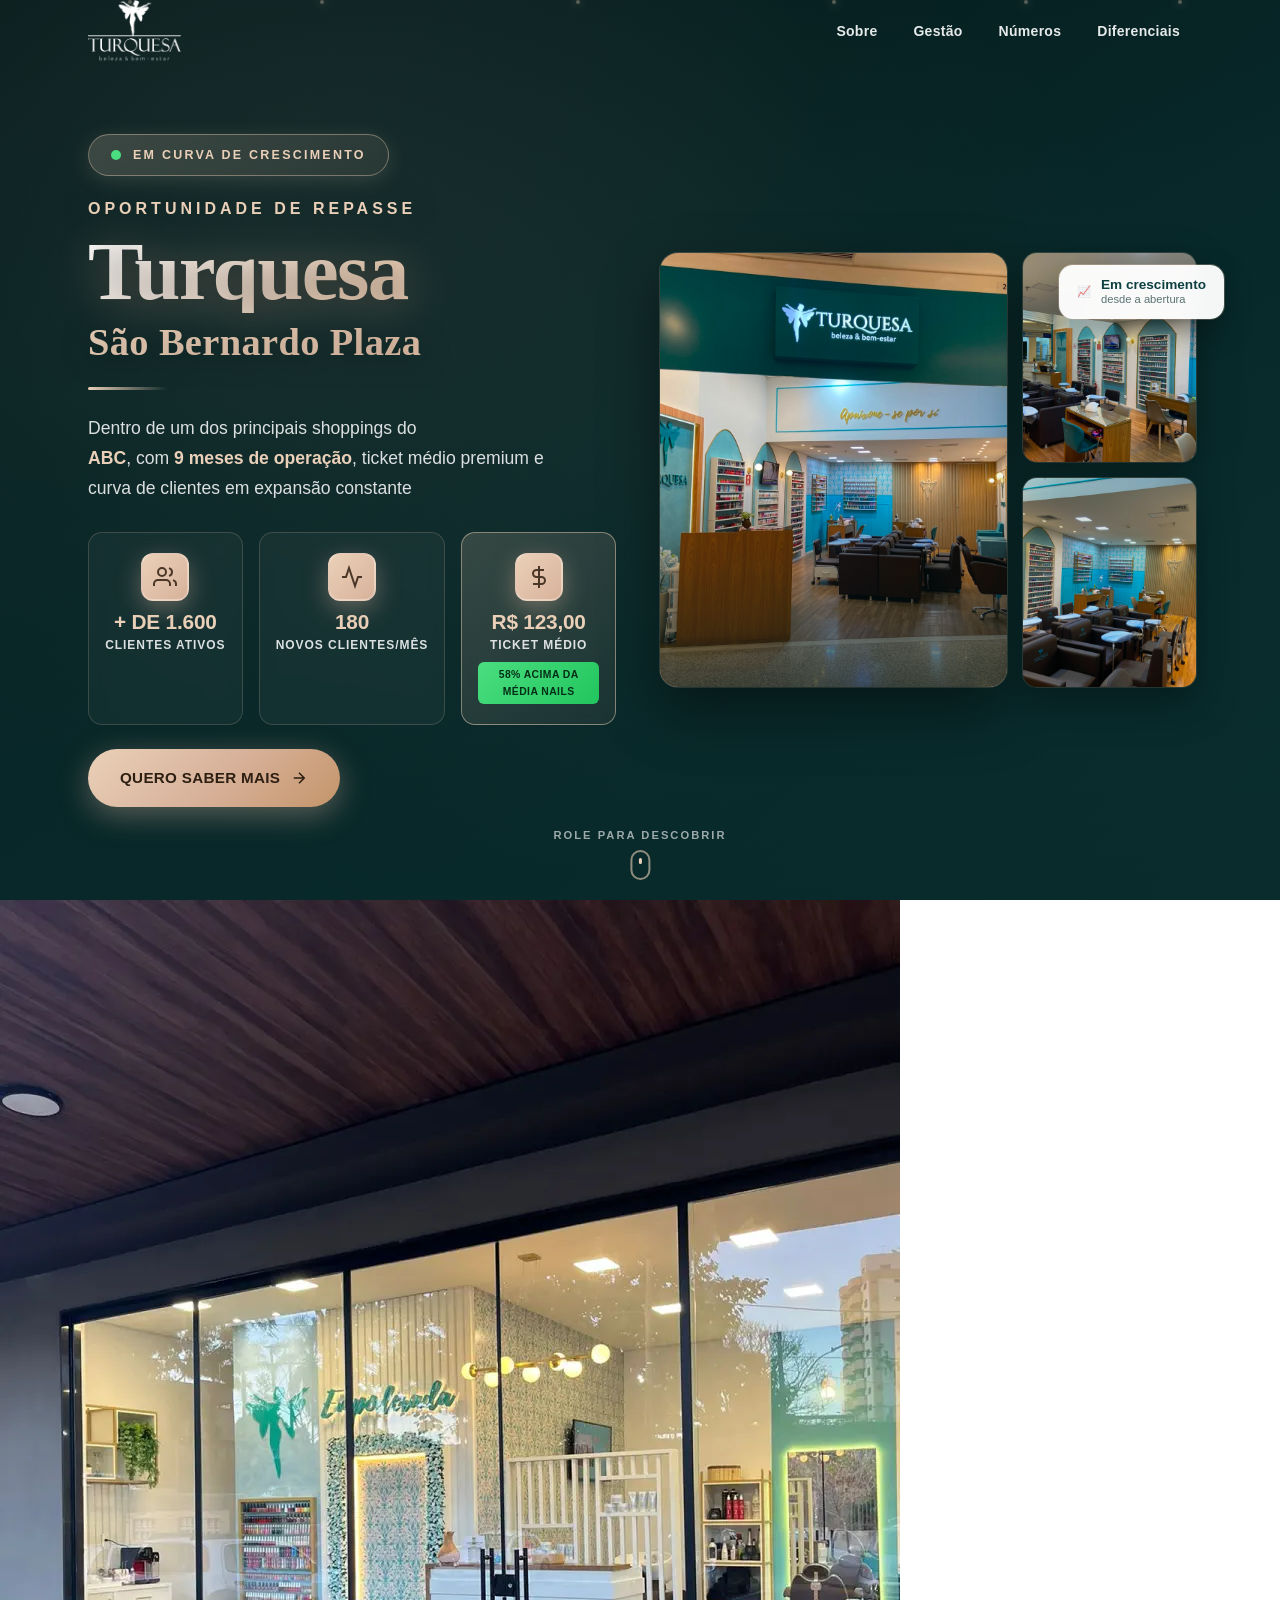
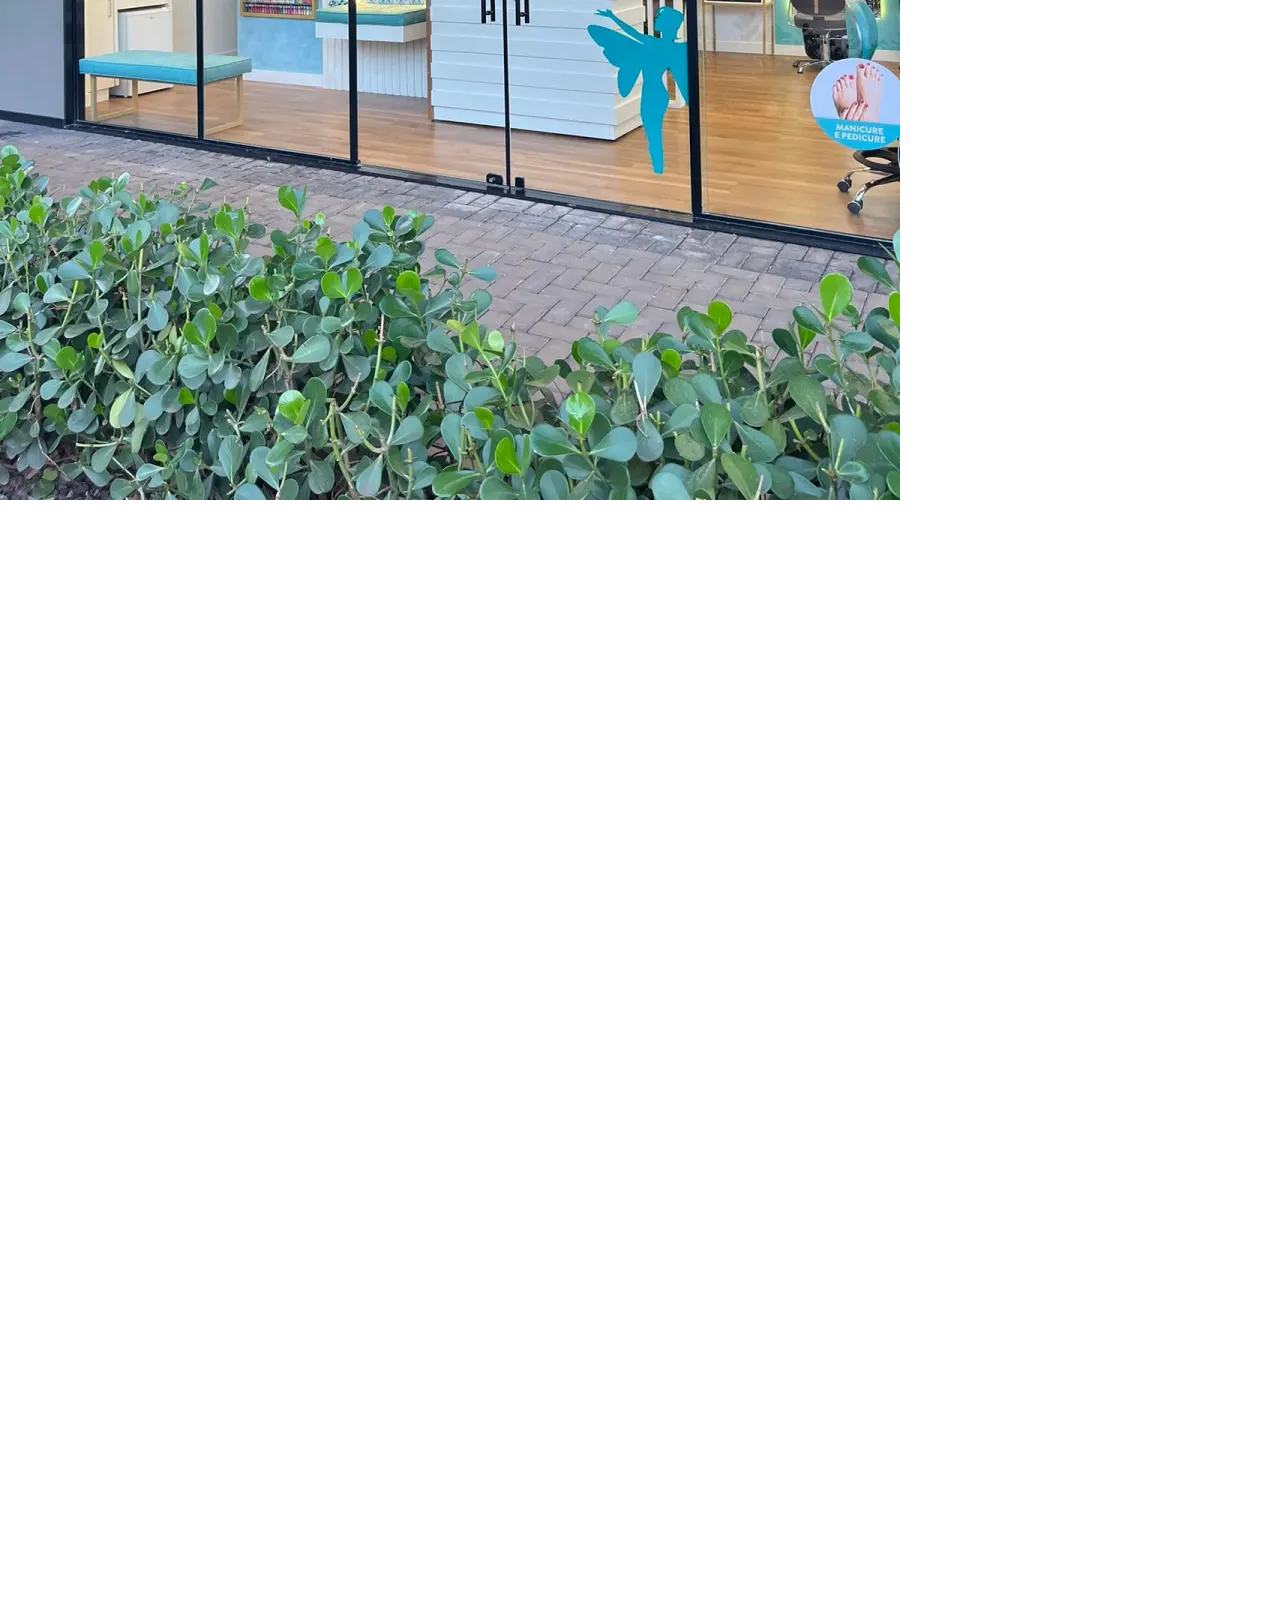
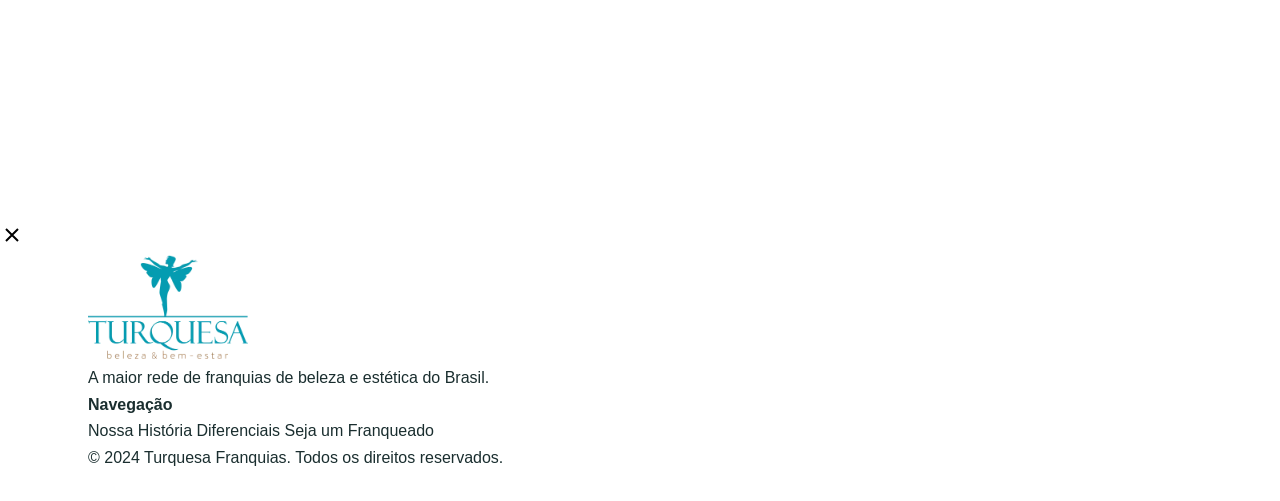
==== unidades/sao-bernardo-plaza/index.html @ 07f85db4 "feat: adiciona LP São Bernardo Plaza com hero repasse e scripts de criação" ====
<!DOCTYPE html>
<html lang="pt-BR">
<head>
  <meta charset="UTF-8">
  <meta name="viewport" content="width=device-width, initial-scale=1.0">
  <meta name="description" content="Seja um franqueado Turquesa. Franquia de salão de beleza com mais de 12 anos de mercado, 80+ unidades e suporte completo. Empreenda na beleza com quem entende do negócio.">
  <meta name="keywords" content="franquia salão de beleza, franquia turquesa, empreender beleza, franquia rentável, beleza e bem-estar">
  <meta name="robots" content="index, follow">

  <meta property="og:type" content="website">
  <meta property="og:title" content="Turquesa – Franquia de Salão de Beleza">
  <meta property="og:description" content="Mais do que uma franquia: um modelo pensado para crescer com você. 80+ unidades, +12 anos de mercado.">
  <meta property="og:image" content="https://ggbarcelos.github.io/lp_turquesa/img/og-banner.jpg">
  <meta property="og:image:width" content="1200">
  <meta property="og:image:height" content="630">
  <meta property="og:image:alt" content="Interior do salão Turquesa – ambiente sofisticado e moderno">
  <meta property="og:url" content="https://ggbarcelos.github.io/lp_turquesa/">
  <meta property="og:locale" content="pt_BR">
  <meta property="og:site_name" content="Turquesa Franquias">

  <meta name="twitter:card" content="summary_large_image">
  <meta name="twitter:title" content="Turquesa – Franquia de Salão de Beleza">
  <meta name="twitter:description" content="Empreenda na beleza com uma marca que encanta clientes há mais de 12 anos.">
  <meta name="twitter:image" content="https://ggbarcelos.github.io/lp_turquesa/img/og-banner.jpg">
  <meta name="twitter:image:alt" content="Interior do salão Turquesa – ambiente sofisticado e moderno">

  <title>Turquesa – Franquia de Salão de Beleza</title>

  <link rel="icon" type="image/x-icon" href="img/favicon/favicon.ico">
  <link rel="icon" type="image/png" sizes="16x16" href="img/favicon/favicon-16x16.png">
  <link rel="icon" type="image/png" sizes="32x32" href="img/favicon/favicon-32x32.png">
  <link rel="icon" type="image/png" sizes="96x96" href="img/favicon/favicon-96x96.png">
  <link rel="apple-touch-icon" sizes="180x180" href="img/favicon/favicon-180x180.png">
  <link rel="icon" type="image/png" sizes="192x192" href="img/favicon/favicon-192x192.png">
  <link rel="icon" type="image/png" sizes="512x512" href="img/favicon/favicon-512x512.png">
  <meta name="theme-color" content="#0D3F40">
  <link rel="preconnect" href="https://i.ytimg.com">
  <link rel="preload" as="image" href="img/img_hero.avif" fetchpriority="high" media="(min-width: 768px)">
  <link rel="preload" as="image" href="img/img_hero-mobile.avif" fetchpriority="high" media="(max-width: 767.98px)">
  <link rel="preload" as="font" type="font/woff2" crossorigin href="fonts/montserrat.woff2" fetchpriority="high">
  <style>
    @font-face{font-family:'Montserrat';font-style:normal;font-weight:300 900;font-display:swap;src:url('fonts/montserrat.woff2') format('woff2')}
    @font-face{font-family:'Playfair Display';font-style:normal;font-weight:400 900;font-display:swap;src:url('fonts/playfair-display.woff2') format('woff2')}
  </style>
  <style>
    :root{--green:#0D3F40;--green-dark:#082829;--green-deep:#051a1b;--green-light:#1a5e5f;--green-pale:#f0f7f7;--green-glow:rgba(13,63,64,0.3);--gold:#EAD0B8;--gold-dark:#D8B29B;--gold-light:#F5E6D8;--white:#FFFFFF;--gray-50:#F0F4F4;--gray-100:#E1E8E8;--gray-200:#D2DCDC;--gray-300:#B4C3C3;--gray-400:#829696;--gray-500:#5A7373;--gray-600:#3C5555;--gray-700:#283F40;--gray-800:#1A2E2F;--gray-900:#081A1B;--gradient:linear-gradient(135deg,var(--green-deep),var(--green),var(--green-light));--gradient-dark:linear-gradient(150deg,var(--green-deep) 0%,var(--green-dark) 50%,var(--green) 100%);--gradient-card:linear-gradient(135deg,var(--green),var(--green-light));--gradient-gold:linear-gradient(135deg,var(--gold-dark) 0%,var(--gold) 50%,var(--gold-light) 100%);--shadow-sm:0 1px 3px rgba(0,0,0,0.07),0 1px 2px rgba(0,0,0,0.04);--shadow-md:0 4px 20px rgba(0,0,0,0.09),0 2px 8px rgba(0,0,0,0.05);--shadow-lg:0 20px 60px rgba(0,0,0,0.14),0 8px 24px rgba(0,0,0,0.08);--shadow-xl:0 32px 80px rgba(0,0,0,0.20);--shadow-green:0 8px 32px rgba(13,63,64,0.25);--shadow-gold:0 8px 32px rgba(216,178,155,0.25);--shadow-turquesa:0 8px 32px rgba(13,63,64,0.15);--turquesa:var(--green);--turquesa-dark:var(--green-dark);--turquesa-deep:var(--green-deep);--turquesa-light:var(--green-light);--turquesa-pale:var(--green-pale);--radius-xs:6px;--radius-sm:10px;--radius-md:16px;--radius-lg:24px;--radius-xl:32px;--radius-full:9999px;--font-sans:'Montserrat',-apple-system,BlinkMacSystemFont,'Segoe UI',sans-serif;--font-serif:'Playfair Display',serif;--ease-out:cubic-bezier(0.22,1,0.36,1);--ease-in-out:cubic-bezier(0.4,0,0.2,1);--transition:0.3s var(--ease-in-out);--transition-slow:0.6s var(--ease-out);--container:1200px;--section-py:clamp(72px,10vw,120px)}*,*::before,*::after{box-sizing:border-box;margin:0;padding:0}html{scroll-behavior:smooth;font-size:16px;-webkit-text-size-adjust:100%}body{font-family:var(--font-sans);color:var(--gray-800);background:var(--white);line-height:1.65;overflow-x:hidden;-webkit-font-smoothing:antialiased;-moz-osx-font-smoothing:grayscale}img{max-width:100%;height:auto;display:block}a{color:inherit;text-decoration:none;transition:color var(--transition)}ul,ol{list-style:none}button{font-family:inherit;cursor:pointer;border:none;background:none}.highlight-gold{background:linear-gradient(135deg,#c4956a 0%,#ddb894 50%,#e8c9aa 100%);-webkit-background-clip:text;-webkit-text-fill-color:transparent;background-clip:text;color:transparent !important;font-weight:700;letter-spacing:0.02em;filter:drop-shadow(0 2px 4px rgba(0,0,0,0.15))}.container{width:100%;max-width:var(--container);margin:0 auto;padding:0 clamp(20px,5vw,48px)}.section-header{text-align:center;margin-bottom:clamp(40px,6vw,64px)}.section-title{font-family:var(--font-serif);font-size:clamp(2rem,4.5vw,3.2rem);font-weight:700;line-height:1.2;color:var(--gray-900);margin-bottom:20px;letter-spacing:-0.01em}.section-title--white{color:var(--white)}.section-subtitle{font-family:var(--font-sans);font-size:clamp(0.95rem,2vw,1.05rem);color:var(--gray-500);max-width:580px;margin:0 auto;line-height:1.7}.section-subtitle--white{color:rgba(255,255,255,0.8)}.label{display:inline-flex;align-items:center;gap:6px;font-family:var(--font-sans);font-size:0.72rem;font-weight:700;letter-spacing:0.14em;text-transform:uppercase;color:var(--green-dark);background:var(--green-pale);padding:5px 16px;border-radius:var(--radius-full);margin-bottom:18px}.label--gold{color:#4a3728;background:var(--gradient-gold);border:1px solid rgba(216,178,155,0.4);box-shadow:0 4px 12px rgba(216,178,155,0.2);font-weight:700;letter-spacing:0.08em;text-transform:uppercase;font-size:0.72rem}.btn{display:inline-flex;align-items:center;justify-content:center;gap:8px;font-family:var(--font-sans);font-weight:600;font-size:0.95rem;line-height:1;border-radius:var(--radius-full);border:2px solid transparent;cursor:pointer;text-decoration:none;transition:all var(--transition);white-space:nowrap;position:relative;overflow:hidden}.btn svg{width:18px;height:18px;flex-shrink:0;transition:transform var(--transition)}.btn:hover svg{transform:translateX(3px)}[data-animate],[data-animate-hero]{opacity:0;transform:translateY(28px);transition:opacity 0.75s var(--ease-out),transform 0.75s var(--ease-out)}[data-animate-hero]:nth-child(2){transition-delay:0.15s}[data-animate-hero]:nth-child(3){transition-delay:0.30s}[data-animate-hero]:nth-child(4){transition-delay:0.45s}[data-animate].animated,[data-animate-hero].animated{opacity:1;transform:translateY(0)}.header{position:fixed;top:0;left:0;right:0;z-index:1000;padding:20px 0;transition:all var(--transition)}.header.scrolled{background:rgba(255,255,255,0.96);backdrop-filter:blur(16px);-webkit-backdrop-filter:blur(16px);box-shadow:0 2px 24px rgba(0,0,0,0.08);padding:14px 0}.header__inner{display:flex;align-items:center;justify-content:space-between;gap:24px}.header__logo img{height:64px;width:auto;transition:filter var(--transition),opacity var(--transition)}.header:not(.scrolled) .header__logo img{filter:brightness(0) invert(1)}.header__nav{align-items:center;gap:12px}.header__nav .nav-link{font-family:var(--font-sans);font-size:0.875rem;font-weight:600;color:var(--gray-800) !important;transition:all var(--transition);letter-spacing:0.02em;padding:0.5rem 0.75rem;border-radius:var(--radius-sm)}.header:not(.scrolled) .header__nav .nav-link{color:rgba(255,255,255,0.9) !important}.header__nav .nav-link:hover{color:var(--gold-dark) !important;transform:translateY(-1px)}.header:not(.scrolled) .header__nav .nav-link:hover{color:var(--gold-light) !important}.header__menu-btn{display:flex;flex-direction:column;justify-content:center;gap:5px;width:36px;height:36px;cursor:pointer;background:none;outline:none !important}.header__menu-btn:focus{box-shadow:none !important}.header__menu-btn span{display:block;width:22px;height:2px;border-radius:2px;background:var(--white);transition:all var(--transition)}.header.scrolled .header__menu-btn span{background:var(--gold-dark)}#headerNav.collapsing,#headerNav.show{position:fixed;top:72px;left:0;right:0;background:var(--green-deep);backdrop-filter:blur(16px);padding:24px;box-shadow:0 10px 40px rgba(0,0,0,0.5);z-index:999;border-bottom:1px solid rgba(234,208,184,0.1)}#headerNav.show .header__nav{flex-direction:column;align-items:center;gap:16px}#headerNav.show .header__nav .nav-link{font-size:1.05rem;font-weight:600;color:var(--white) !important;letter-spacing:0.05em;text-transform:uppercase;text-align:center;padding:0.6rem 1rem}#headerNav.show .header__nav .nav-link:hover{color:var(--gold) !important}.hero{position:relative;min-height:100svh;display:flex;align-items:center;justify-content:center;text-align:center;padding-bottom:60px;overflow:hidden}.hero__bg{position:absolute;inset:0;background-color:#0D3F40;background-image:radial-gradient(circle at 15% 25%,rgba(255,215,0,0.04) 0%,transparent 45%),radial-gradient(circle at 85% 75%,rgba(13,63,64,0.08) 0%,transparent 50%);background-size:cover;background-position:center;background-repeat:no-repeat;will-change:transform;animation:slowZoom 24s ease-in-out infinite alternate}@keyframes slowZoom{from{transform:scale(1.0)}to{transform:scale(1.08)}}.hero__overlay{position:absolute;inset:0;background:radial-gradient(circle at 20% 50%,rgba(13,63,64,0.6) 0%,rgba(13,63,64,0.95) 100%)}.hero__content{position:relative;z-index:2;width:100%;padding-top:180px;padding-bottom:60px;text-align:left}.hero__text{max-width:680px}@media (max-width:991.98px){.hero__text{margin-bottom:40px}.hero{text-align:center;padding-top:10px}.hero__content{padding-top:80px}.hero__stats{justify-content:center !important}.hero__divider{margin-left:auto;margin-right:auto}.hero__cta-wrap{text-align:center}.hero__visual{min-height:340px}.hero__image-card{position:relative;inset:auto;height:340px;border-radius:16px}.hero__visual::after{border-radius:16px}}.hero__badge{margin-bottom:24px}.hero__headline{font-family:var(--font-serif);margin-bottom:0;text-shadow:0 4px 32px rgba(0,0,0,0.4)}.hero__headline-pre{display:block;font-size:clamp(1rem,2vw,1.4rem);font-weight:400;letter-spacing:0.08em;text-transform:uppercase;color:rgba(255,255,255,0.6);margin-bottom:4px}.hero__headline-main{display:block;font-size:clamp(2.8rem,6vw,5rem);font-weight:800;line-height:1.05;letter-spacing:-0.02em;margin-bottom:6px;filter:drop-shadow(0 4px 16px rgba(216,178,155,0.35))}.hero__headline-post{display:block;font-size:clamp(1.3rem,2.8vw,2rem);font-weight:300;color:rgba(255,255,255,0.7);letter-spacing:0.03em}.hero__divider{display:flex;align-items:center;margin:28px 0;max-width:320px}.hero__divider span{display:block;width:60px;height:2px;background:linear-gradient(to right,var(--gold),transparent);border-radius:2px}.hero__stats{display:flex;align-items:center;gap:24px;margin-bottom:36px}.hero__stat{display:flex;flex-direction:column;gap:2px}.hero__stat-value{font-family:var(--font-sans);font-size:clamp(1.8rem,4vw,2.8rem);font-weight:900;line-height:1;color:var(--gold) !important;-webkit-text-fill-color:var(--gold) !important;text-shadow:0 0 24px rgba(216,178,155,0.35)}.hero__stat-label{font-size:clamp(0.7rem,1.2vw,0.82rem);font-weight:500;color:rgba(255,255,255,0.6);text-transform:uppercase;letter-spacing:0.08em}.hero__stat-divider{width:1px;height:40px;background:rgba(255,255,255,0.15)}.hero__cta-wrap{margin-top:8px}.hero__cta-wrap .btn--hero{display:inline-flex;align-items:center;gap:10px;background:var(--gold);color:#4a3728;font-weight:700;font-size:0.95rem;padding:16px 36px;border-radius:50px;border:none;transition:all 0.3s ease;box-shadow:0 8px 30px rgba(216,178,155,0.35)}.hero__cta-wrap .btn--hero:hover{transform:translateY(-3px);box-shadow:0 12px 40px rgba(216,178,155,0.5);background:#e8d5c0}.hero__cta-wrap .btn--hero svg{width:18px;height:18px}.hero__visual{position:relative;display:flex;align-items:center;justify-content:center;min-height:600px;height:100%}.hero__image-card{position:absolute;inset:0;background-image:image-set(url('img/img_hero.avif') type('image/avif') 1x,url('img/img_hero.webp') type('image/webp') 1x);background-size:cover;background-position:60% center;background-repeat:no-repeat;border-radius:12px;box-shadow:0 0 0 1px rgba(216,178,155,0.12)}.hero__image-accent{position:absolute;bottom:24px;left:24px;width:48px;height:2px;background:linear-gradient(90deg,var(--gold),transparent);z-index:2;opacity:0.7}.hero__visual::after{content:'';position:absolute;inset:0;background:linear-gradient(135deg,rgba(13,63,64,0.35) 0%,transparent 40%);border-radius:12px;pointer-events:none;z-index:1}@media (max-width:767.98px){.hero__visual .hero__image-card{background-image:image-set(url('img/img_hero-mobile.avif') type('image/avif') 1x,url('img/img_hero-mobile.webp') type('image/webp') 1x)}}.hero__headline{font-family:var(--font-sans);font-size:clamp(2.1rem,5.5vw,3.8rem);font-weight:800;line-height:1.2;color:var(--white);margin-bottom:22px;text-shadow:0 2px 24px rgba(0,0,0,0.3);letter-spacing:-0.02em}.fab-cta{position:fixed;bottom:28px;right:28px;z-index:900;display:inline-flex;align-items:center;gap:8px;padding:11px 20px 11px 14px;border-radius:var(--radius-full);background:linear-gradient(110deg,var(--gold-dark) 0%,var(--gold) 40%,var(--gold-dark) 70%,var(--gold) 100%);background-size:220% 100%;animation:fabSlideIn 0.7s var(--ease-out) both,fabShimmer 3.2s linear 1.5s infinite;color:#4a3728;font-family:var(--font-sans);font-size:0.82rem;font-weight:700;letter-spacing:0.04em;text-transform:uppercase;text-decoration:none;white-space:nowrap;box-shadow:0 0 0 0 rgba(216,178,155,0),0 6px 24px rgba(216,178,155,0.4),0 2px 6px rgba(0,0,0,0.22);border:1.5px solid rgba(255,255,255,0.4);transform:translateY(0) scale(1);opacity:1;transition:transform 0.35s var(--ease-out),opacity 0.35s var(--ease-out),box-shadow 0.3s var(--ease-in-out);overflow:visible}.fab-cta.fab-cta--hidden{opacity:0;pointer-events:none;transform:translateY(20px) scale(0.9)}.fab-cta__label{font-size:0.82rem;font-weight:800;letter-spacing:0.05em}.fab-cta__icon{width:17px;height:17px;flex-shrink:0;filter:drop-shadow(0 1px 4px rgba(0,0,0,0.3));animation:fabStar 1.8s ease-in-out 0.8s infinite alternate}.fab-cta__icon:not(.fab-cta__icon--star){display:none}.fab-cta__icon--star{display:block;color:#fff}.fab-cta__arrow{width:14px;height:14px;flex-shrink:0;opacity:0.9;transition:transform 0.3s var(--ease-out)}@keyframes fabSlideIn{from{opacity:0;transform:translateY(52px) scale(0.84)}to{opacity:1;transform:translateY(0) scale(1)}}@keyframes fabShimmer{0%{background-position:100% 0}100%{background-position:-100% 0}}@keyframes fabStar{from{transform:scale(1) rotate(-5deg);filter:drop-shadow(0 1px 4px rgba(0,0,0,0.3))}to{transform:scale(1.22) rotate(8deg);filter:drop-shadow(0 2px 8px rgba(255,255,255,0.5))}}.row{--bs-gutter-x:1.5rem;--bs-gutter-y:0;display:flex;flex-wrap:wrap;margin-top:calc(-1 * var(--bs-gutter-y));margin-right:calc(-0.5 * var(--bs-gutter-x));margin-left:calc(-0.5 * var(--bs-gutter-x))}.row > *{box-sizing:border-box;flex-shrink:0;width:100%;max-width:100%;padding-right:calc(var(--bs-gutter-x) * 0.5);padding-left:calc(var(--bs-gutter-x) * 0.5);margin-top:var(--bs-gutter-y)}.col-sm-6{flex:0 0 auto}@media (min-width:576px){.col-sm-6{width:50%}}.col-md-6,.col-md-4{flex:0 0 auto}@media (min-width:768px){.col-md-6{width:50%}.col-md-4{width:33.333333%}}.col-lg-3,.col-lg-4,.col-lg-5,.col-lg-6,.col-lg-7{flex:0 0 auto}@media (min-width:992px){.col-lg-3{width:25%}.col-lg-4{width:33.333333%}.col-lg-5{width:41.666667%}.col-lg-6{width:50%}.col-lg-7{width:58.333333%}}.g-3{--bs-gutter-x:1rem;--bs-gutter-y:1rem}.g-4{--bs-gutter-x:1.5rem;--bs-gutter-y:1.5rem}.gy-5{--bs-gutter-y:3rem}@media (min-width:992px){.gx-lg-5{--bs-gutter-x:3rem}}.align-items-center{align-items:center !important}.justify-content-center{justify-content:center !important}.h-100{height:100% !important}.ms-auto{margin-left:auto !important}.m-0{margin:0 !important}.mb-4{margin-bottom:1.5rem !important}.p-0{padding:0 !important}.border-0{border:0 !important}.shadow-none{box-shadow:none !important}@media (min-width:992px){.mb-lg-0{margin-bottom:0 !important}}@media (min-width:1400px){.gap-xxl-4{gap:1.5rem !important}}.navbar{position:relative;display:flex;flex-wrap:wrap;align-items:center;justify-content:space-between}.navbar-brand{padding-top:0.3125rem;padding-bottom:0.3125rem;margin-right:1rem}.navbar-toggler{padding:0.25rem 0.75rem;font-size:1.25rem;line-height:1;background-color:transparent;border:0;border-radius:0.25rem}.navbar-nav{display:flex;flex-direction:column;padding-left:0;margin-bottom:0;list-style:none}.nav-link{display:block;padding:0.5rem 1rem}.nav-item{list-style:none}.navbar-collapse{flex-basis:100%;flex-grow:1;align-items:center}.collapse:not(.show){display:none}@media (min-width:768px){.navbar-expand-md{flex-wrap:nowrap;justify-content:flex-start}.navbar-expand-md .navbar-nav{flex-direction:row}.navbar-expand-md .navbar-collapse{display:flex !important;flex-basis:auto}.navbar-expand-md .navbar-toggler{display:none}}
  </style>
  <link rel="preload" as="style" href="css/style.min.css?v=9" onload="this.onload=null;this.rel='stylesheet'">
  <noscript><link rel="stylesheet" href="css/style.min.css?v=9"></noscript>
  <link rel="stylesheet" href="css-unidade/hero-repasse.css">
  <link rel="stylesheet" href="js-unidade/lightbox.css">
  <link rel="stylesheet" href="css-unidade/hero-repasse-mobile.css">

  <!-- Google Tag Manager (carregamento adiado: imediato na interação ou fallback ~3,5s) -->
  <script>(function(w,d,s,l,i){var fired=false;function load(){if(fired)return;fired=true;w[l]=w[l]||[];w[l].push({'gtm.start':new Date().getTime(),event:'gtm.js'});var f=d.getElementsByTagName(s)[0],j=d.createElement(s);j.async=true;j.fetchPriority='low';j.src="https://server.turquesabemestar.com.br/atxdwzsvu.js?"+i;f.parentNode.insertBefore(j,f);}['scroll','touchstart','mousedown','keydown','click'].forEach(function(e){w.addEventListener(e,load,{passive:true,once:true});});w.addEventListener('load',function(){w.setTimeout(load,2000);});w.setTimeout(load,3500);})(window,document,'script','dataLayer','cbux3x=HBJOPSMpVUE4RUoyLTMoUgNLQVRGQhwaSAIGCAYRHQcUFBYXEhcMFQdYEBUaShoG');</script>
  <!-- End Google Tag Manager -->
</head>
<body>

  <!-- ===== HEADER ===== -->
  <header class="header" id="header">
    <div class="container">
      <nav class="header__inner navbar navbar-expand-md p-0">
        <a href="#" class="header__logo navbar-brand p-0 m-0" aria-label="Turquesa – Início">
          <img src="img/logo.webp" alt="Turquesa Salão de Beleza" width="93" height="64">
        </a>
        <button class="header__menu-btn navbar-toggler border-0 p-0 shadow-none" type="button" data-bs-toggle="collapse" data-bs-target="#headerNav" aria-controls="headerNav" aria-expanded="false" aria-label="Abrir menu">
          <span></span><span></span><span></span>
        </button>
        <div class="collapse navbar-collapse" id="headerNav">
          <ul class="header__nav navbar-nav ms-auto gap-xxl-4">
            <li class="nav-item"><a href="#sobre" class="nav-link">Sobre</a></li>
            <li class="nav-item"><a href="#gestao" class="nav-link">Gestão</a></li>
            <li class="nav-item"><a href="#numeros" class="nav-link">Números</a></li>
            <li class="nav-item"><a href="#diferenciais" class="nav-link">Diferenciais</a></li>
          </ul>
        </div>
      </nav>
    </div>
  </header>

  <!-- ===== HERO REPASSE ===== -->
  <section class="hero-repasse" id="hero" aria-label="Destaque principal - Oportunidade de Repasse">
    <div class="hero-repasse__bg" id="heroBg"></div>
    <div class="hero-repasse__particles">
      <span></span><span></span><span></span><span></span><span></span><span></span>
    </div>
    <div class="hero-repasse__overlay"></div>
    <div class="container hero-repasse__content">
      <div class="row align-items-center gx-lg-5">
        <div class="col-lg-6 hero-repasse__text" data-animate-hero>
          <div class="hero-repasse__badge" data-animate-hero>
            <span class="pulse-dot"></span>
            <span class="label label--gold hero-repasse__badge-text">EM CURVA DE CRESCIMENTO</span>
          </div>
          <h1 class="hero-repasse__headline" data-animate-hero>
            <span class="hero-repasse__headline-pre">OPORTUNIDADE DE REPASSE</span>
            <span class="hero-repasse__headline-main">Turquesa</span>
            <span class="hero-repasse__headline-accent">São Bernardo Plaza</span>
          </h1>
          <div class="hero-repasse__divider" data-animate-hero><span></span></div>
          <p class="hero-repasse__description" data-animate-hero>
            Dentro de um dos principais shoppings do<br>
            <strong>ABC</strong>, com <strong>9 meses de operação</strong>, ticket médio premium e<br>
            curva de clientes em expansão constante
          </p>
          <div class="hero-repasse__kpis" data-animate-hero>
            <div class="hero-repasse__kpi">
              <div class="hero-repasse__kpi-icon">
                <svg viewBox="0 0 24 24" fill="none" stroke="currentColor" stroke-width="2"><path d="M17 21v-2a4 4 0 0 0-4-4H5a4 4 0 0 0-4 4v2"/><circle cx="9" cy="7" r="4"/><path d="M23 21v-2a4 4 0 0 0-3-3.87"/><path d="M16 3.13a4 4 0 0 1 0 7.75"/></svg>
              </div>
              <div class="hero-repasse__kpi-content">
                <span class="hero-repasse__kpi-value">+ DE 1.600</span>
                <span class="hero-repasse__kpi-label">CLIENTES ATIVOS</span>
              </div>
            </div>
            <div class="hero-repasse__kpi">
              <div class="hero-repasse__kpi-icon">
                <svg viewBox="0 0 24 24" fill="none" stroke="currentColor" stroke-width="2"><path d="M22 12h-4l-3 9L9 3l-3 9H2"/></svg>
              </div>
              <div class="hero-repasse__kpi-content">
                <span class="hero-repasse__kpi-value">180</span>
                <span class="hero-repasse__kpi-label">novos clientes/mês</span>
              </div>
            </div>
            <div class="hero-repasse__kpi hero-repasse__kpi--highlight">
              <div class="hero-repasse__kpi-icon">
                <svg viewBox="0 0 24 24" fill="none" stroke="currentColor" stroke-width="2"><line x1="12" y1="1" x2="12" y2="23"/><path d="M17 5H9.5a3.5 3.5 0 0 0 0 7h5a3.5 3.5 0 0 1 0 7H6"/></svg>
              </div>
              <div class="hero-repasse__kpi-content">
                <span class="hero-repasse__kpi-value">R$ 123,00</span>
                <span class="hero-repasse__kpi-label">TICKET MÉDIO</span>
                <span class="hero-repasse__kpi-badge">58% acima da média Nails</span>
              </div>
            </div>
          </div>
<div class="hero-repasse__cta-wrap" data-animate-hero>
            <a href="#contato" class="hero-repasse__btn">
              <span>Quero saber mais</span>
              <svg viewBox="0 0 24 24" fill="none" stroke="currentColor" stroke-width="2"><path d="M5 12h14M12 5l7 7-7 7"/></svg>
            </a>
          </div>
        </div>
        <div class="col-lg-6 hero-repasse__visual" data-animate-hero>
          <div class="hero-repasse__gallery">
            <div class="hero-repasse__main-image">
              <img src="img/unidade/foto1.jpeg" alt="Unidade São Bernardo Plaza - Interior moderno" loading="eager" fetchpriority="high" width="800" height="600">
              <div class="hero-repasse__image-frame"></div>
            </div>
            <div class="hero-repasse__side-images">
              <div class="hero-repasse__side-image">
                <img src="img/unidade/foto2.jpeg" alt="Ambiente da unidade" loading="eager" width="400" height="300">
                <div class="hero-repasse__image-glow"></div>
              </div>
              <div class="hero-repasse__side-image">
                <img src="img/unidade/foto3.jpeg" alt="Detalhes da unidade" loading="eager" width="400" height="300">
                <div class="hero-repasse__image-glow"></div>
              </div>
            </div>
          </div>
          <div class="hero-repasse__floating-cards">
            <div class="hero-repasse__floating-card hero-repasse__floating-card--1">
              <span class="hero-repasse__floating-card-icon">📈</span>
              <div>
                <strong>Em crescimento</strong>
                <span>desde a abertura</span>
              </div>
            </div>
          </div>
        </div>
      </div>
    </div>
    <div class="hero-repasse__scroll-indicator">
      <span>Role para descobrir</span>
      <div class="hero-repasse__scroll-arrow"></div>
    </div>
  </section>

  <script>
    (function () {
      document.querySelectorAll('[data-animate-hero]').forEach(function (el) {
        el.classList.add('animated');
      });
    })();
  </script>

  <!-- ===== FORMULÁRIO DE CONVERSÃO ===== -->
  <section class="contato" id="contato" aria-label="Formulário de contato">
    <div class="contato__bg">
      <img src="img/contato-bg.webp" alt="Ambiente de luxo Turquesa" class="contato__bg-img" width="900" height="1200" loading="lazy" decoding="async">
    </div>
    <div class="contato__overlay"></div>
    <div class="container">
      <div class="row align-items-center gx-lg-5">
        <div class="col-lg-6 contato__content mb-4 mb-lg-0" data-animate>
          <span class="label label--gold">Próximo Passo</span>
          <h2 class="section-title section-title--white">Seja um franqueado <span class="highlight-gold">Turquesa</span></h2>
          <div class="contato__repasse-info" data-animate>
            <h3 class="contato__repasse-title">Por que essa loja está em repasse:</h3>
            <p class="contato__repasse-text">A atual franqueada opera outra unidade Turquesa em outro shopping e precisa se capitalizar para ampliar aquela primeira loja. O repasse é uma decisão estratégica de portfólio, não um problema de operação. A unidade segue em crescimento desde a inauguração, com tração comprovada e estrutura plenamente operacional.</p>
          </div>
          <p class="section-subtitle section-subtitle--white" style="color: rgba(255,255,255,0.9);">Preencha o formulário e um de nossos consultores entrará em contato para apresentar todos os diferenciais da unidade Turquesa São Bernardo Plaza.</p>
        </div>
        <div class="col-lg-6 contato__form-wrap" data-animate>
          <form class="form" id="leadForm" autocomplete="nope" aria-label="Formulário de interesse em franquia">
            <div class="form__group">
              <label for="nome">Nome completo <span aria-label="obrigatório">*</span></label>
              <input type="text" id="nome" name="nome" placeholder="Seu nome completo" required autocomplete="nope">
              <span class="form__error" id="erro-nome" role="alert">Por favor, informe seu nome completo.</span>
            </div>
            <div class="form__group">
              <label for="email">E-mail <span aria-label="obrigatório">*</span></label>
              <input type="email" id="email" name="email" placeholder="seu@email.com" required autocomplete="nope">
              <span class="form__error" id="erro-email" role="alert">Informe um e-mail válido.</span>
            </div>
            <div class="form__group">
              <label for="telefone">Telefone / WhatsApp <span aria-label="obrigatório">*</span></label>
              <div class="input-with-prefix">
                <span class="input-prefix">+55</span>
                <input type="tel" id="telefone" name="telefone" placeholder="(00) 00000-0000" required autocomplete="nope" maxlength="15">
              </div>
              <span class="form__error" id="erro-telefone" role="alert">Informe um telefone com DDD.</span>
            </div>
            <div class="form__group">
              <label for="unidade">Unidade de interesse <span aria-label="obrigatório">*</span></label>
              <input type="text" id="unidade" name="unidade" value="Turquesa São Bernardo Plaza" readonly autocomplete="nope">
              <input type="hidden" name="unidade_crm" value="Turquesa São Bernardo Plaza">
              <span class="form__error" id="erro-unidade" role="alert">Informe a unidade de interesse.</span>
            </div>
            <button type="submit" class="btn btn--form">
              <svg viewBox="0 0 24 24" fill="none" stroke="currentColor" stroke-width="2" aria-hidden="true"><path d="M5 12h14M12 5l7 7-7 7"/></svg>
              Quero receber mais informações
            </button>
            <p class="form__privacy" role="note">
              <svg viewBox="0 0 24 24" fill="none" stroke="currentColor" stroke-width="2" aria-hidden="true" style="width:14px;height:14px;display:inline;vertical-align:middle;margin-right:4px"><path d="M12 22s8-4 8-10V5l-8-3-8 3v7c0 6 8 10 8 10z"/></svg>
              Seus dados estão seguros. Não fazemos spam.
            </p>
          </form>
          <div class="form__network-error" id="formNetworkError" style="display:none;" role="alert" aria-live="assertive">
            <svg viewBox="0 0 24 24" fill="none" stroke="currentColor" stroke-width="2" aria-hidden="true"><circle cx="12" cy="12" r="10"/><path d="M12 8v4m0 4h.01"/></svg>
            <span>Ocorreu um erro ao enviar. Por favor, tente novamente.</span>
          </div>
          <div class="form__success" id="formSuccess" style="display:none;" role="alert" aria-live="polite">
            <div class="form__success-icon" aria-hidden="true">✓</div>
            <h3>Recebemos seu contato!</h3>
            <p>Em breve um consultor Turquesa entrará em contato com você. Prepare-se para uma nova jornada!</p>
          </div>
        </div>
      </div>
    </div>
  </section>

  <!-- ===== SOBRE NÓS ===== -->
  <section class="sobre" id="sobre" aria-label="Sobre a Turquesa">
    <div class="container">
      <div class="row align-items-center gx-lg-5 gy-5">
        <div class="col-lg-6 sobre__content" data-animate>
          <span class="label">Nossa Rede</span>
          <h2 class="section-title">A Franquia que <span class="highlight-gold">Transforma o Mercado</span></h2>
          <p class="sobre__text">
            Com mais de 12 anos de história, a Turquesa consolidou-se como uma referência em gestão e rentabilidade no setor de beleza. Nosso modelo foi desenhado para oferecer luxo e acessibilidade, garantindo uma operação eficiente para o franqueado.
          </p>
          <blockquote class="sobre__highlight">
            "Não vendemos apenas serviços, entregamos um negócio de alta performance."
          </blockquote>
          <a href="#contato" class="btn btn--primary">
            Quero fazer parte
          </a>
        </div>
        <div class="col-lg-6 sobre__image-wrap" data-animate>
          <div class="sobre__image" id="sobreImg"></div>
          <div class="sobre__badge">
            <span class="sobre__badge-num">12<sup>+</sup></span>
            <span class="sobre__badge-text">Anos de mercado</span>
          </div>
        </div>
      </div>
    </div>
  </section>

  <!-- ===== MODELO DE GESTÃO ===== -->
  <section class="gestao" id="gestao" aria-label="Modelo de gestão">
    <div class="gestao__overlay"></div>
    <div class="container">
      <div class="section-header" data-animate>
        <span class="label label--gold">Como Operamos</span>
        <h2 class="section-title section-title--white">Um modelo de gestão que funciona</h2>
        <p class="section-subtitle section-subtitle--white">Estruturado para replicar sucesso em qualquer praça do Brasil.</p>
      </div>
      <div class="row g-4" data-animate>
        <div class="col-md-6 col-lg-3">
          <div class="gestao__card h-100">
            <div class="gestao__icon" aria-hidden="true">
              <svg viewBox="0 0 24 24" fill="none" stroke="currentColor" stroke-width="1.5"><path d="M12 2L2 7l10 5 10-5-10-5z"/><path d="M2 17l10 5 10-5"/><path d="M2 12l10 5 10-5"/></svg>
            </div>
            <h3>Marca com posicionamento moderno</h3>
            <p>Identidade visual forte e reconhecível, com presença digital ativa e engajada.</p>
          </div>
        </div>
        <div class="col-md-6 col-lg-3">
          <div class="gestao__card h-100">
            <div class="gestao__icon" aria-hidden="true">
              <svg viewBox="0 0 24 24" fill="none" stroke="currentColor" stroke-width="1.5"><path d="M9 3H5a2 2 0 00-2 2v4m6-6h10a2 2 0 012 2v4M9 3v18m0 0h10a2 2 0 002-2V9M9 21H5a2 2 0 01-2-2V9m0 0h18"/></svg>
            </div>
            <h3>Operação replicável</h3>
            <p>Processos documentados e testados que garantem padrão de qualidade em todas as unidades.</p>
          </div>
        </div>
        <div class="col-md-6 col-lg-3">
          <div class="gestao__card h-100">
            <div class="gestao__icon" aria-hidden="true">
              <svg viewBox="0 0 24 24" fill="none" stroke="currentColor" stroke-width="1.5"><path d="M17 20h5v-2a3 3 0 00-5.356-1.857M17 20H7m10 0v-2c0-.656-.126-1.283-.356-1.857M7 20H2v-2a3 3 0 015.356-1.857M7 20v-2c0-.656.126-1.283.356-1.857m0 0a5.002 5.002 0 019.288 0M15 7a3 3 0 11-6 0 3 3 0 016 0z"/></svg>
            </div>
            <h3>Suporte estratégico contínuo</h3>
            <p>Time dedicado para marketing, operações, treinamento e crescimento de cada unidade.</p>
          </div>
        </div>
        <div class="col-md-6 col-lg-3">
          <div class="gestao__card h-100">
            <div class="gestao__icon" aria-hidden="true">
              <svg viewBox="0 0 24 24" fill="none" stroke="currentColor" stroke-width="1.5"><path d="M12 8c-1.657 0-3 .895-3 2s1.343 2 3 2 3 .895 3 2-1.343 2-3 2m0-8c1.11 0 2.08.402 2.599 1M12 8V7m0 1v8m0 0v1m0-1c-1.11 0-2.08-.402-2.599-1M21 12a9 9 0 11-18 0 9 9 0 0118 0z"/></svg>
            </div>
            <h3>Alta lucratividade por cliente</h3>
            <p>Portfólio de serviços integrados que elevam o ticket médio e fidelizam clientes.</p>
          </div>
        </div>
      </div>
    </div>
  </section>

  <!-- ===== REDE EM EXPANSÃO ===== -->
  <section class="numeros" id="numeros" aria-label="Números da rede">
    <div class="container">
      <div class="section-header" data-animate>
        <span class="label">Nossa Rede</span>
        <h2 class="section-title">Uma das redes que mais crescem no Brasil</h2>
        <p class="section-subtitle">Nossos indicadores confirmam: investir na Turquesa é garantia de um negócio sólido.</p>
      </div>
      <div class="row g-4 justify-content-center" data-animate>
        <div class="col-md-4">
          <div class="numeros__card h-100">
            <div class="numeros__icon" aria-hidden="true">
              <svg viewBox="0 0 24 24" fill="none" stroke="currentColor" stroke-width="1.5"><path d="M19 21V5a2 2 0 00-2-2H7a2 2 0 00-2 2v16m14 0h2m-2 0h-5m-9 0H3m2 0h5M9 7h1m-1 4h1m4-4h1m-1 4h1m-5 10v-5a1 1 0 011-1h2a1 1 0 011 1v5m-4 0h4"/></svg>
            </div>
            <div class="numeros__figures">
              <span class="numeros__value counter highlight-gold" data-target="80">0</span><span class="numeros__sup highlight-gold">+</span>
            </div>
            <span class="numeros__label">unidades franqueadas</span>
          </div>
        </div>
        <div class="col-md-4">
          <div class="numeros__card h-100">
            <div class="numeros__icon" aria-hidden="true">
              <svg viewBox="0 0 24 24" fill="none" stroke="currentColor" stroke-width="1.5"><path d="M8 7V3m8 4V3m-9 8h10M5 21h14a2 2 0 002-2V7a2 2 0 00-2-2H5a2 2 0 00-2 2v12a2 2 0 002 2z"/></svg>
            </div>
            <div class="numeros__figures">
              <span class="numeros__value counter highlight-gold" data-target="12">0</span><span class="numeros__sup highlight-gold">+</span>
            </div>
            <span class="numeros__label">anos de know-how</span>
          </div>
        </div>
        <div class="col-md-4">
          <div class="numeros__card h-100">
            <div class="numeros__icon" aria-hidden="true">
              <svg viewBox="0 0 24 24" fill="none" stroke="currentColor" stroke-width="1.5"><path d="M13 7h8m0 0v8m0-8l-8 8-4-4-6 6"/></svg>
            </div>
            <div class="numeros__figures">
              <span class="numeros__value counter highlight-gold" data-target="25">0</span><span class="numeros__sup highlight-gold">%</span>
            </div>
            <span class="numeros__label">lucratividade média</span>
          </div>
        </div>
      </div>
    </div>
  </section>



  <!-- ===== DIFERENCIAIS ===== -->
  <section class="diferenciais" id="diferenciais" aria-label="Diferenciais Turquesa">
    <div class="container">
      <div class="section-header" data-animate>
        <span class="label">Por que Turquesa?</span>
        <h2 class="section-title">Diferenciais que constroem<br>o seu negócio</h2>
        <p class="section-subtitle">Tudo que você precisa para abrir, operar e crescer com segurança e confiança.</p>
      </div>
      <div class="row g-4" data-animate>
        <div class="col-md-6 col-lg-4">
          <div class="diferenciais__card h-100">
            <div class="diferenciais__icon" aria-hidden="true">
              <svg viewBox="0 0 24 24" fill="none" stroke="currentColor" stroke-width="1.5"><path d="M20 7l-8-4-8 4m16 0l-8 4m8-4v10l-8 4m0-10L4 7m8 4v10M4 7v10l8 4"/></svg>
            </div>
            <h3>Produtos de linha própria Turquesa</h3>
            <p>Linha exclusiva com formulações premium que aumentam sua margem e fidelizam clientes.</p>
          </div>
        </div>
        <div class="col-md-6 col-lg-4">
          <div class="diferenciais__card h-100">
            <div class="diferenciais__icon" aria-hidden="true">
              <svg viewBox="0 0 24 24" fill="none" stroke="currentColor" stroke-width="1.5"><path d="M12 8c-1.657 0-3 .895-3 2s1.343 2 3 2 3 .895 3 2-1.343 2-3 2m0-8c1.11 0 2.08.402 2.599 1M12 8V7m0 1v8m0 0v1m0-1c-1.11 0-2.08-.402-2.599-1M21 12a9 9 0 11-18 0 9 9 0 0118 0z"/></svg>
            </div>
            <h3>Alta rentabilidade</h3>
            <p>Modelo de negócio com margens acima da média do setor e payback acelerado.</p>
          </div>
        </div>
        <div class="col-md-6 col-lg-4">
          <div class="diferenciais__card h-100">
            <div class="diferenciais__icon" aria-hidden="true">
              <svg viewBox="0 0 24 24" fill="none" stroke="currentColor" stroke-width="1.5"><path d="M19 21V5a2 2 0 00-2-2H7a2 2 0 00-2 2v16m14 0h2m-2 0h-5m-9 0H3m2 0h5M9 7h1m-1 4h1m4-4h1m-1 4h1m-5 10v-5a1 1 0 011-1h2a1 1 0 011 1v5m-4 0h4"/></svg>
            </div>
            <h3>Espaço projetado para você vender</h3>
            <p>Projeto arquitetônico exclusivo que guia o cliente naturalmente ao consumo e fidelização.</p>
          </div>
        </div>
        <div class="col-md-6 col-lg-4">
          <div class="diferenciais__card h-100">
            <div class="diferenciais__icon" aria-hidden="true">
              <svg viewBox="0 0 24 24" fill="none" stroke="currentColor" stroke-width="1.5"><path d="M18.364 5.636l-3.536 3.536m0 5.656l3.536 3.536M9.172 9.172L5.636 5.636m3.536 9.192l-3.536 3.536M21 12a9 9 0 11-18 0 9 9 0 0118 0zm-5 0a4 4 0 11-8 0 4 4 0 018 0z"/></svg>
            </div>
            <h3>Suporte completo para você</h3>
            <p>Da implantação ao crescimento: suporte técnico, operacional e de marketing sempre disponível.</p>
          </div>
        </div>
        <div class="col-md-6 col-lg-4">
          <div class="diferenciais__card h-100">
            <div class="diferenciais__icon" aria-hidden="true">
              <svg viewBox="0 0 24 24" fill="none" stroke="currentColor" stroke-width="1.5"><path d="M12 14l9-5-9-5-9 5 9 5z"/><path d="M12 14l6.16-3.422a12.083 12.083 0 01.665 6.479A11.952 11.952 0 0012 20.055a11.952 11.952 0 00-6.824-2.998 12.078 12.078 0 01.665-6.479L12 14z"/></svg>
            </div>
            <h3>Universidade Turquesa</h3>
            <p>Plataforma de treinamento EAD com trilhas completas para gestores e equipe técnica.</p>
          </div>
        </div>
        <div class="col-md-6 col-lg-4">
          <div class="diferenciais__card h-100">
            <div class="diferenciais__icon" aria-hidden="true">
              <svg viewBox="0 0 24 24" fill="none" stroke="currentColor" stroke-width="1.5"><path d="M3.055 11H5a2 2 0 012 2v1a2 2 0 002 2 2 2 0 012 2v2.945M8 3.935V5.5A2.5 2.5 0 0010.5 8h.5a2 2 0 012 2 2 2 0 104 0 2 2 0 012-2h1.064M15 20.488V18a2 2 0 012-2h3.064M21 12a9 9 0 11-18 0 9 9 0 0118 0z"/></svg>
            </div>
            <h3>Sustentabilidade (ESG)</h3>
            <p>Compromisso com práticas responsáveis que valorizam sua marca perante o consumidor moderno.</p>
          </div>
        </div>
      </div>
    </div>
  </section>

  <!-- ===== POTENCIAL DO MERCADO ===== -->
  <section class="mercado" id="mercado" aria-label="Potencial do mercado">
    <div class="mercado__bg" id="mercadoBg" role="img" aria-label="Ambiente de beleza"></div>
    <div class="mercado__overlay"></div>
    <div class="container mercado__content" data-animate>
      <span class="label label--gold">Oportunidade</span>
      <h2 class="section-title section-title--white">Um mercado em constante crescimento:<br>a beleza que faz bem.</h2>
      <div class="mercado__highlights">
        <div class="mercado__item">
          <div class="mercado__icon" aria-hidden="true">
            <svg viewBox="0 0 24 24" fill="none" stroke="currentColor" stroke-width="1.5"><path d="M4 4v5h.582m15.356 2A8.001 8.001 0 004.582 9m0 0H9m11 11v-5h-.581m0 0a8.003 8.003 0 01-15.357-2m15.357 2H15"/></svg>
          </div>
          <h3>Recorrência constante</h3>
          <p>Clientes retornam mensalmente, garantindo faturamento previsível e crescente ao longo do ano.</p>
        </div>
        <div class="mercado__item">
          <div class="mercado__icon" aria-hidden="true">
            <svg viewBox="0 0 24 24" fill="none" stroke="currentColor" stroke-width="1.5"><path d="M13 7h8m0 0v8m0-8l-8 8-4-4-6 6"/></svg>
          </div>
          <h3>Ticket médio ampliável</h3>
          <p>Upsell natural entre serviços e linha própria de produtos eleva a receita a cada visita.</p>
        </div>
        <div class="mercado__item">
          <div class="mercado__icon" aria-hidden="true">
            <svg viewBox="0 0 24 24" fill="none" stroke="currentColor" stroke-width="1.5"><path d="M9.663 17h4.673M12 3v1m6.364 1.636l-.707.707M21 12h-1M4 12H3m3.343-5.657l-.707-.707m2.828 9.9a5 5 0 117.072 0l-.548.547A3.374 3.374 0 0014 18.469V19a2 2 0 11-4 0v-.531c0-.895-.356-1.754-.988-2.386l-.548-.547z"/></svg>
          </div>
          <h3>Oportunidade de fazer diferente</h3>
          <p>Mercado em expansão com espaço para marcas que entregam mais valor e experiência única.</p>
        </div>
      </div>
    </div>
  </section>

  <!-- ===== DEPOIMENTOS / PROVA SOCIAL ===== -->
  <section class="depoimentos" id="depoimentos" aria-label="Depoimentos de franqueadas">
    <div class="container">
      <div class="section-header" data-animate>
        <span class="label label--gold">Depoimentos</span>
        <h2 class="section-title">A voz de quem <span class="highlight-gold">vive a Turquesa</span></h2>
        <p class="section-subtitle">Histórias reais de franqueadas que transformaram suas carreiras com a Turquesa.</p>
      </div>
      <div class="row g-4" data-animate>
        <!-- Sandja -->
        <div class="col-sm-6 col-lg-3">
          <div class="depoimentos__card" data-video-local="videos/IMG_2348-720p.mp4" data-video-poster="img/img_hero-thumb.webp">
            <div class="depoimentos__thumb">
              <img src="img/img_hero-thumb.webp" alt="Sandja" class="depoimentos__thumb-img" loading="lazy" decoding="async" width="800" height="800" fetchpriority="low">
              <div class="depoimentos__thumb-overlay"></div>
              <button class="depoimentos__play" type="button" aria-label="Reproduzir depoimento de Sandja">
                <svg viewBox="0 0 24 24" fill="currentColor" width="24" height="24"><path d="M8 5v14l11-7z"/></svg>
              </button>
            </div>
            <div class="depoimentos__info">
              <strong class="depoimentos__name">Sandja</strong>
              <span class="depoimentos__role">Nova Parnamirim</span>
            </div>
          </div>
        </div>

        <!-- Nathália - Parque da Cidade -->
        <div class="col-sm-6 col-lg-3">
          <div class="depoimentos__card" data-video-youtube="SCEfpdaiWd4">
            <div class="depoimentos__thumb">
              <img src="https://img.youtube.com/vi/SCEfpdaiWd4/maxresdefault.jpg" alt="Nathália" class="depoimentos__thumb-img" loading="lazy" decoding="async" width="1280" height="720" fetchpriority="low">
              <div class="depoimentos__thumb-overlay"></div>
              <button class="depoimentos__play" type="button" aria-label="Reproduzir depoimento de Nathália">
                <svg viewBox="0 0 24 24" fill="currentColor" width="24" height="24"><path d="M8 5v14l11-7z"/></svg>
              </button>
            </div>
            <div class="depoimentos__info">
              <strong class="depoimentos__name">Nathália</strong>
              <span class="depoimentos__role">Parque da Cidade</span>
            </div>
          </div>
        </div>

        <!-- Andreza e Bia - Jatiúca -->
        <div class="col-sm-6 col-lg-3">
          <div class="depoimentos__card" data-video-youtube="47lnzFF1fWg">
            <div class="depoimentos__thumb">
              <img src="https://img.youtube.com/vi/47lnzFF1fWg/maxresdefault.jpg" alt="Andreza e Bia" class="depoimentos__thumb-img" loading="lazy" decoding="async" width="1280" height="720" fetchpriority="low">
              <div class="depoimentos__thumb-overlay"></div>
              <button class="depoimentos__play" type="button" aria-label="Reproduzir depoimento de Andreza e Bia">
                <svg viewBox="0 0 24 24" fill="currentColor" width="24" height="24"><path d="M8 5v14l11-7z"/></svg>
              </button>
            </div>
            <div class="depoimentos__info">
              <strong class="depoimentos__name">Andreza &amp; Bia</strong>
              <span class="depoimentos__role">Jatiúca</span>
            </div>
          </div>
        </div>

        <!-- Marjorie - Brookyn -->
        <div class="col-sm-6 col-lg-3">
          <div class="depoimentos__card" data-video-youtube="eLTpGLxgNZ4">
            <div class="depoimentos__thumb">
              <img src="https://img.youtube.com/vi/eLTpGLxgNZ4/maxresdefault.jpg" alt="Marjorie" class="depoimentos__thumb-img" loading="lazy" decoding="async" width="1280" height="720" fetchpriority="low">
              <div class="depoimentos__thumb-overlay"></div>
              <button class="depoimentos__play" type="button" aria-label="Reproduzir depoimento de Marjorie">
                <svg viewBox="0 0 24 24" fill="currentColor" width="24" height="24"><path d="M8 5v14l11-7z"/></svg>
              </button>
            </div>
            <div class="depoimentos__info">
              <strong class="depoimentos__name">Marjorie</strong>
              <span class="depoimentos__role">Brookyn</span>
            </div>
          </div>
        </div>
      </div>
    </div>
  </section>

  <!-- Lightbox de depoimentos -->
  <div class="depoimento-lb" id="depoimentoLb" role="dialog" aria-modal="true" aria-label="Vídeo de depoimento">
    <div class="depoimento-lb__backdrop"></div>
    <div class="depoimento-lb__content">
      <button class="depoimento-lb__close" type="button" aria-label="Fechar">
        <svg viewBox="0 0 24 24" fill="none" stroke="currentColor" stroke-width="2" width="24" height="24"><path d="M18 6L6 18M6 6l12 12"/></svg>
      </button>
      <div class="depoimento-lb__video" id="depoimentoLbVideo"></div>
    </div>
  </div>




  <!-- ===== FOOTER ===== -->
  <footer class="footer" role="contentinfo">
    <div class="container">
      <div class="footer__inner">
        <div class="footer__brand">
          <img src="img/logo.webp" alt="Turquesa Franquias" class="footer__logo" width="160" height="110">
          <p class="footer__tagline">A maior rede de franquias de beleza e estética do Brasil.</p>
        </div>
        
        <div class="footer__content">
          <div class="footer__group">
            <h4 class="footer__title">Navegação</h4>
            <nav class="footer__nav" aria-label="Links do rodapé">
              <a href="#sobre">Nossa História</a>
              <a href="#diferenciais">Diferenciais</a>
              <a href="#contato">Seja um Franqueado</a>
            </nav>
          </div>


        </div>

        <div class="footer__bottom">
          <p class="footer__copy">© 2024 Turquesa Franquias. Todos os direitos reservados.</p>
        </div>

      </div>
    </div>
  </footer>

  <script src="js/main.js?v=9" defer></script>
  <script src="js-unidade/hero-repasse.js" defer></script>
  <script src="js-unidade/lightbox.js" defer></script>
</body>
</html>
---- unidades/sao-bernardo-plaza/css-unidade/hero-repasse.css ----
/* ================================================
   HERO REPASSE - Estilos customizados
   Turquesa São Bernardo Plaza
   ================================================ */

.hero-repasse {
  position: relative;
  min-height: 100svh;
  display: flex;
  align-items: center;
  padding-top: 100px;
  padding-bottom: 60px;
  overflow: hidden;
  background: linear-gradient(135deg, #051a1b 0%, #082829 50%, #0D3F40 100%);
}

.hero-repasse__bg {
  position: absolute;
  inset: 0;
  background:
    radial-gradient(circle at 20% 30%, rgba(234, 208, 184, 0.15) 0%, transparent 50%),
    radial-gradient(circle at 80% 70%, rgba(13, 63, 64, 0.4) 0%, transparent 50%),
    radial-gradient(circle at 50% 50%, rgba(216, 178, 155, 0.08) 0%, transparent 70%);
  animation: bgPulse 8s ease-in-out infinite alternate;
}

@keyframes bgPulse {
  from { opacity: 0.7; }
  to { opacity: 1; }
}

.hero-repasse__particles {
  position: absolute;
  inset: 0;
  overflow: hidden;
  pointer-events: none;
}

.hero-repasse__particles span {
  position: absolute;
  width: 4px;
  height: 4px;
  background: rgba(234, 208, 184, 0.6);
  border-radius: 50%;
  box-shadow: 0 0 10px rgba(234, 208, 184, 0.8);
  animation: floatParticle 15s linear infinite;
}

.hero-repasse__particles span:nth-child(1) { left: 10%; animation-delay: 0s; animation-duration: 12s; }
.hero-repasse__particles span:nth-child(2) { left: 25%; animation-delay: 2s; animation-duration: 18s; }
.hero-repasse__particles span:nth-child(3) { left: 45%; animation-delay: 4s; animation-duration: 14s; }
.hero-repasse__particles span:nth-child(4) { left: 65%; animation-delay: 1s; animation-duration: 16s; }
.hero-repasse__particles span:nth-child(5) { left: 80%; animation-delay: 3s; animation-duration: 20s; }
.hero-repasse__particles span:nth-child(6) { left: 92%; animation-delay: 5s; animation-duration: 13s; }

@keyframes floatParticle {
  0% { transform: translateY(100vh) scale(0); opacity: 0; }
  10% { opacity: 1; }
  90% { opacity: 1; }
  100% { transform: translateY(-10vh) scale(1); opacity: 0; }
}

.hero-repasse__overlay {
  position: absolute;
  inset: 0;
  background: linear-gradient(180deg, rgba(5, 26, 27, 0.4) 0%, rgba(8, 40, 41, 0.85) 100%);
  pointer-events: none;
}

.hero-repasse__content {
  position: relative;
  z-index: 5;
  width: 100%;
}

.hero-repasse__text {
  color: #fff;
}

.hero-repasse__badge {
  display: inline-flex;
  align-items: center;
  gap: 12px;
  margin-bottom: 24px;
  padding: 10px 22px;
  background: linear-gradient(135deg, rgba(234, 208, 184, 0.2) 0%, rgba(216, 178, 155, 0.1) 100%);
  border: 1px solid rgba(234, 208, 184, 0.4);
  border-radius: 50px;
  backdrop-filter: blur(10px);
  -webkit-backdrop-filter: blur(10px);
  box-shadow: 0 4px 20px rgba(234, 208, 184, 0.15);
}

.pulse-dot {
  width: 10px;
  height: 10px;
  background: #4ade80;
  border-radius: 50%;
  box-shadow: 0 0 0 0 rgba(74, 222, 128, 0.7);
  animation: pulseDot 2s infinite;
  flex-shrink: 0;
}

@keyframes pulseDot {
  0% { box-shadow: 0 0 0 0 rgba(74, 222, 128, 0.7); }
  70% { box-shadow: 0 0 0 12px rgba(74, 222, 128, 0); }
  100% { box-shadow: 0 0 0 0 rgba(74, 222, 128, 0); }
}

.hero-repasse__badge-text {
  font-family: var(--font-sans);
  font-size: 0.78rem;
  font-weight: 800;
  letter-spacing: 0.18em;
  color: var(--gold);
  background: transparent;
  border: none;
  padding: 0;
  margin: 0;
  box-shadow: none;
  text-transform: uppercase;
}

.hero-repasse__headline {
  font-family: var(--font-serif);
  margin-bottom: 0;
  line-height: 1.1;
  text-shadow: 0 4px 32px rgba(0, 0, 0, 0.4);
}

.hero-repasse__headline-pre {
  display: block;
  font-family: var(--font-sans);
  font-size: clamp(0.85rem, 1.4vw, 1rem);
  font-weight: 700;
  letter-spacing: 0.25em;
  color: var(--gold);
  margin-bottom: 12px;
  text-transform: uppercase;
  animation: fadeInUp 0.8s 0.2s both;
}

.hero-repasse__headline-main {
  display: block;
  font-size: clamp(3.2rem, 6.5vw, 5.5rem);
  font-weight: 800;
  line-height: 1;
  letter-spacing: -0.02em;
  background: linear-gradient(135deg, #fff 0%, #EAD0B8 50%, #D8B29B 100%);
  -webkit-background-clip: text;
  -webkit-text-fill-color: transparent;
  background-clip: text;
  margin-bottom: 8px;
  filter: drop-shadow(0 4px 20px rgba(216, 178, 155, 0.4));
  animation: fadeInUp 0.8s 0.4s both;
}

.hero-repasse__headline-accent {
  display: block;
  font-size: clamp(1.5rem, 3vw, 2.4rem);
  font-weight: 600;
  background: linear-gradient(135deg, #EAD0B8 0%, #D8B29B 100%);
  -webkit-background-clip: text;
  -webkit-text-fill-color: transparent;
  background-clip: text;
  letter-spacing: 0.01em;
  margin-bottom: 18px;
  animation: fadeInUp 0.8s 0.6s both;
}

@keyframes fadeInUp {
  from { opacity: 0; transform: translateY(30px); }
  to { opacity: 1; transform: translateY(0); }
}

.hero-repasse__divider {
  display: flex;
  align-items: center;
  margin: 24px 0;
}

.hero-repasse__divider span {
  display: block;
  width: 80px;
  height: 3px;
  background: linear-gradient(90deg, var(--gold), transparent);
  border-radius: 2px;
  animation: dividerGlow 3s ease-in-out infinite;
}

@keyframes dividerGlow {
  0%, 100% { opacity: 0.7; }
  50% { opacity: 1; box-shadow: 0 0 10px rgba(234, 208, 184, 0.6); }
}

.hero-repasse__description {
  font-family: var(--font-sans);
  font-size: clamp(0.95rem, 1.4vw, 1.1rem);
  line-height: 1.7;
  color: rgba(255, 255, 255, 0.85);
  margin-bottom: 28px;
  max-width: 540px;
}

.hero-repasse__description strong {
  color: var(--gold);
  font-weight: 700;
}

.hero-repasse__kpis {
  display: grid;
  grid-template-columns: repeat(3, 1fr);
  gap: 16px;
  margin-bottom: 24px;
}

.hero-repasse__kpi {
  position: relative;
  display: flex;
  flex-direction: column;
  align-items: center;
  gap: 10px;
  padding: 20px 16px 16px 16px;
  background: rgba(255, 255, 255, 0.04);
  border: 1px solid rgba(234, 208, 184, 0.18);
  border-radius: 14px;
  backdrop-filter: blur(8px);
  -webkit-backdrop-filter: blur(8px);
  transition: all 0.35s var(--ease-out);
  min-height: 130px;
  height: 100%;
}

.hero-repasse__kpi:hover {
  transform: translateY(-4px);
  border-color: rgba(234, 208, 184, 0.4);
  background: rgba(255, 255, 255, 0.06);
  box-shadow: 0 12px 30px rgba(0, 0, 0, 0.2);
}

.hero-repasse__kpi--highlight {
  background: linear-gradient(135deg, rgba(234, 208, 184, 0.18) 0%, rgba(216, 178, 155, 0.08) 100%);
  border-color: rgba(234, 208, 184, 0.5);
}

.hero-repasse__kpi-icon {
  position: relative;
  width: 48px;
  height: 48px;
  display: flex;
  align-items: center;
  justify-content: center;
  background: linear-gradient(135deg, var(--gold) 0%, var(--gold-dark) 100%);
  border-radius: 12px;
  color: #4a3728;
  box-shadow: 0 8px 24px rgba(216, 178, 155, 0.4);
  z-index: 2;
  border: 2px solid rgba(255, 255, 255, 0.2);
  flex-shrink: 0;
}

.hero-repasse__kpi-icon svg {
  width: 24px;
  height: 24px;
}

.hero-repasse__kpi-content {
  display: flex;
  flex-direction: column;
  align-items: center;
  gap: 4px;
  width: 100%;
  text-align: center;
}

.hero-repasse__kpi-value {
  font-family: var(--font-sans);
  font-size: clamp(1.1rem, 1.8vw, 1.3rem);
  font-weight: 900;
  color: var(--gold);
  line-height: 1.1;
  letter-spacing: -0.01em;
  white-space: nowrap;
}

.hero-repasse__kpi-label {
  font-size: 0.75rem;
  font-weight: 600;
  color: rgba(255, 255, 255, 0.85);
  text-transform: uppercase;
  letter-spacing: 0.08em;
  line-height: 1.2;
  white-space: nowrap;
}

.hero-repasse__kpi-badge {
  display: inline-block;
  margin-top: 6px;
  padding: 4px 10px;
  background: linear-gradient(135deg, #4ade80 0%, #22c55e 100%);
  color: #052e16;
  font-size: 0.65rem;
  font-weight: 800;
  border-radius: 6px;
  letter-spacing: 0.04em;
  text-transform: uppercase;
  width: fit-content;
}

.hero-repasse__btn {
  display: inline-flex;
  align-items: center;
  gap: 10px;
  padding: 16px 32px;
  background: linear-gradient(135deg, #EAD0B8 0%, #D8B29B 50%, #C4956A 100%);
  color: #2d1f12;
  font-family: var(--font-sans);
  font-size: 0.95rem;
  font-weight: 800;
  letter-spacing: 0.02em;
  text-transform: uppercase;
  border-radius: 50px;
  text-decoration: none;
  box-shadow: 0 8px 30px rgba(216, 178, 155, 0.4), 0 0 0 0 rgba(234, 208, 184, 0.5);
  transition: all 0.35s var(--ease-out);
  position: relative;
  overflow: hidden;
}

.hero-repasse__btn::before {
  content: '';
  position: absolute;
  inset: 0;
  background: linear-gradient(135deg, #fff 0%, transparent 50%);
  opacity: 0;
  transition: opacity 0.35s var(--ease-out);
}

.hero-repasse__btn:hover {
  transform: translateY(-3px) scale(1.02);
  box-shadow: 0 14px 40px rgba(216, 178, 155, 0.55), 0 0 0 6px rgba(234, 208, 184, 0.15);
  color: #1a1108;
}

.hero-repasse__btn:hover::before {
  opacity: 1;
}

.hero-repasse__btn svg {
  width: 18px;
  height: 18px;
  transition: transform 0.3s var(--ease-out);
}

.hero-repasse__btn:hover svg {
  transform: translateX(4px);
}

.hero-repasse__btn--ghost {
  background: transparent;
  color: #fff;
  border: 1.5px solid rgba(255, 255, 255, 0.3);
  box-shadow: none;
}

.hero-repasse__btn--ghost:hover {
  background: rgba(255, 255, 255, 0.08);
  border-color: rgba(255, 255, 255, 0.6);
  color: #fff;
  box-shadow: 0 8px 24px rgba(0, 0, 0, 0.3);
}

.hero-repasse__main-image img {
  width: 100%;
  height: 100%;
  object-fit: cover;
  display: block;
  transition: transform 0.6s var(--ease-out);
}

.hero-repasse__main-image:hover img {
  transform: scale(1.05);
}

.hero-repasse__image-frame {
  position: absolute;
  inset: 0;
  border-radius: 18px;
  background: linear-gradient(180deg, transparent 50%, rgba(5, 26, 27, 0.7) 100%);
  pointer-events: none;
}

.hero-repasse__image-badge {
  position: absolute;
  top: 16px;
  left: 16px;
  background: linear-gradient(135deg, #EAD0B8 0%, #D8B29B 100%);
  color: #2d1f12;
  padding: 6px 14px;
  border-radius: 30px;
  font-size: 0.7rem;
  font-weight: 800;
  letter-spacing: 0.1em;
  box-shadow: 0 4px 16px rgba(0, 0, 0, 0.3);
  z-index: 2;
}

.hero-repasse__side-images {
  display: flex;
  flex-direction: column;
  gap: 16px;
}

.hero-repasse__side-image {
  position: relative;
  border-radius: 14px;
  overflow: hidden;
  box-shadow: 0 16px 40px rgba(0, 0, 0, 0.35), 0 0 0 1px rgba(234, 208, 184, 0.18);
  flex: 1;
  min-height: 0;
  aspect-ratio: 1 / 1;
}

.hero-repasse__side-image:first-child {
  animation: floatSide1 7s ease-in-out 0.5s infinite;
}

.hero-repasse__side-image:last-child {
  animation: floatSide2 8s ease-in-out 1s infinite;
}

@keyframes floatSide1 {
  0%, 100% { transform: translateY(0) rotate(0deg); }
  50% { transform: translateY(-6px) rotate(0.5deg); }
}

@keyframes floatSide2 {
  0%, 100% { transform: translateY(0) rotate(0deg); }
  50% { transform: translateY(-10px) rotate(-0.5deg); }
}

.hero-repasse__side-image img {
  width: 100%;
  height: 100%;
  object-fit: cover;
  display: block;
  transition: transform 0.6s var(--ease-out);
}

.hero-repasse__side-image:hover img {
  transform: scale(1.08);
}

.hero-repasse__image-glow {
  position: absolute;
  inset: 0;
  background: linear-gradient(180deg, rgba(13, 63, 64, 0.2) 0%, transparent 100%);
  pointer-events: none;
}

.hero-repasse__floating-cards {
  position: absolute;
  inset: 0;
  pointer-events: none;
  z-index: 3;
}

.hero-repasse__floating-card {
  position: absolute;
  display: flex;
  align-items: center;
  gap: 10px;
  padding: 12px 18px;
  background: rgba(255, 255, 255, 0.96);
  backdrop-filter: blur(10px);
  -webkit-backdrop-filter: blur(10px);
  border-radius: 14px;
  box-shadow: 0 12px 30px rgba(0, 0, 0, 0.25), 0 0 0 1px rgba(234, 208, 184, 0.3);
  pointer-events: auto;
  font-family: var(--font-sans);
  animation: floatCard 4s ease-in-out infinite;
}

.hero-repasse__floating-card--1 {
  top: 12%;
  right: -8px;
  animation-delay: 0s;
}

.hero-repasse__floating-card--2 {
  bottom: 18%;
  left: -10px;
  animation-delay: 1.5s;
}

@keyframes floatCard {
  0%, 100% { transform: translateY(0); }
  50% { transform: translateY(-6px); }
}

.hero-repasse__floating-card-icon {
  font-size: 1.5rem;
  flex-shrink: 0;
}

.hero-repasse__floating-card div {
  display: flex;
  flex-direction: column;
  gap: 0;
  line-height: 1.2;
}

.hero-repasse__floating-card strong {
  font-size: 0.85rem;
  font-weight: 800;
  color: #0D3F40;
}

.hero-repasse__floating-card span {
  font-size: 0.7rem;
  color: #5A7373;
}

.hero-repasse__scroll-indicator {
  position: absolute;
  bottom: 20px;
  left: 50%;
  transform: translateX(-50%);
  display: flex;
  flex-direction: column;
  align-items: center;
  gap: 6px;
  color: rgba(255, 255, 255, 0.6);
  font-size: 0.7rem;
  font-weight: 600;
  letter-spacing: 0.18em;
  text-transform: uppercase;
  z-index: 5;
  animation: bounce 2.5s ease-in-out infinite;
}

.hero-repasse__scroll-arrow {
  width: 20px;
  height: 30px;
  border: 2px solid rgba(234, 208, 184, 0.6);
  border-radius: 12px;
  position: relative;
}

.hero-repasse__scroll-arrow::after {
  content: '';
  position: absolute;
  top: 6px;
  left: 50%;
  transform: translateX(-50%);
  width: 3px;
  height: 6px;
  background: var(--gold);
  border-radius: 2px;
  animation: scrollArrow 1.8s ease-in-out infinite;
}

@keyframes scrollArrow {
  0% { transform: translate(-50%, 0); opacity: 1; }
  100% { transform: translate(-50%, 10px); opacity: 0; }
}

@keyframes bounce {
  0%, 100% { transform: translateX(-50%) translateY(0); }
  50% { transform: translateX(-50%) translateY(-4px); }
}


.hero-repasse__gallery {
  display: grid;
  grid-template-columns: 2fr 1fr;
  gap: 16px;
  width: 100%;
  max-width: 560px;
  position: relative;
}

.hero-repasse__main-image {
  position: relative;
  border-radius: 18px;
  overflow: hidden;
  box-shadow: 0 24px 60px rgba(0, 0, 0, 0.45), 0 0 0 1px rgba(234, 208, 184, 0.2);
  aspect-ratio: 4 / 5;
  animation: floatMain 6s ease-in-out infinite;
}

@keyframes floatMain {
  0%, 100% { transform: translateY(0); }
  50% { transform: translateY(-8px); }
}

.hero-repasse__main-image img {
  width: 100%;
  height: 100%;
  object-fit: cover;
  display: block;
  transition: transform 0.6s var(--ease-out);
}

.hero-repasse__main-image:hover img {
  transform: scale(1.05);
}

.hero-repasse__image-frame {
  position: absolute;
  inset: 0;
  border-radius: 18px;
  background: linear-gradient(180deg, transparent 50%, rgba(5, 26, 27, 0.7) 100%);
  pointer-events: none;
}

.hero-repasse__side-images {
  display: flex;
  flex-direction: column;
  gap: 16px;
}

.hero-repasse__side-image {
  position: relative;
  border-radius: 14px;
  overflow: hidden;
  box-shadow: 0 16px 40px rgba(0, 0, 0, 0.35), 0 0 0 1px rgba(234, 208, 184, 0.18);
  flex: 1;
  min-height: 0;
  aspect-ratio: 1 / 1;
}

.hero-repasse__side-image:first-child {
  animation: floatSide1 7s ease-in-out 0.5s infinite;
}

.hero-repasse__side-image:last-child {
  animation: floatSide2 8s ease-in-out 1s infinite;
}

@keyframes floatSide1 {
  0%, 100% { transform: translateY(0) rotate(0deg); }
  50% { transform: translateY(-6px) rotate(0.5deg); }
}

@keyframes floatSide2 {
  0%, 100% { transform: translateY(0) rotate(0deg); }
  50% { transform: translateY(-10px) rotate(-0.5deg); }
}

.hero-repasse__side-image img {
  width: 100%;
  height: 100%;
  object-fit: cover;
  display: block;
  transition: transform 0.6s var(--ease-out);
}

.hero-repasse__side-image:hover img {
  transform: scale(1.08);
}

.hero-repasse__image-glow {
  position: absolute;
  inset: 0;
  background: linear-gradient(180deg, rgba(13, 63, 64, 0.2) 0%, transparent 100%);
  pointer-events: none;
}


[data-animate-hero] {
  opacity: 0;
  transform: translateY(28px);
  transition: opacity 0.8s cubic-bezier(0.22, 1, 0.36, 1), transform 0.8s cubic-bezier(0.22, 1, 0.36, 1);
}

[data-animate-hero]:nth-child(1) { transition-delay: 0.1s; }
[data-animate-hero]:nth-child(2) { transition-delay: 0.25s; }
[data-animate-hero]:nth-child(3) { transition-delay: 0.4s; }
[data-animate-hero]:nth-child(4) { transition-delay: 0.55s; }
[data-animate-hero]:nth-child(5) { transition-delay: 0.7s; }
[data-animate-hero]:nth-child(6) { transition-delay: 0.85s; }

[data-animate-hero].animated {
  opacity: 1;
  transform: translateY(0);
}


.hero-repasse__visual {
  display: flex;
  align-items: center;
  justify-content: center;
  min-height: 540px;
  padding: 20px;
}

.hero-repasse__gallery {
  display: grid;
  grid-template-columns: 2fr 1fr;
  gap: 16px;
  width: 100%;
  max-width: 560px;
  position: relative;
}


/* ===== Contato Repasse Info ===== */
.contato__repasse-info {
  margin-bottom: 24px;
}

.contato__repasse-title {
  font-family: var(--font-serif);
  font-size: clamp(1.25rem, 2vw, 1.75rem);
  font-weight: 700;
  color: var(--white);
  margin-bottom: 12px;
  line-height: 1.3;
}

.contato__repasse-text {
  font-family: var(--font-sans);
  font-size: clamp(0.95rem, 1.4vw, 1.1rem);
  line-height: 1.8;
  color: rgba(255, 255, 255, 0.85);
  margin: 0;
}

@media (max-width: 991.98px) {
  .hero-repasse {
    min-height: auto;
    padding-top: 120px;
    padding-bottom: 40px;
  }
  .hero-repasse__visual {
    min-height: 420px;
    margin-top: 32px;
  }
  .hero-repasse__floating-card--1 {
    top: 5%;
    right: 0;
  }
  .hero-repasse__floating-card--2 {
    bottom: 5%;
    left: 0;
  }
  .hero-repasse__kpis {
    grid-template-columns: repeat(3, 1fr);
    gap: 16px;
  }
  .hero-repasse__kpi {
    min-height: 140px;
    padding: 20px 16px 16px 16px;
  }
  .hero-repasse__kpi-icon {
    width: 48px;
    height: 48px;
  }
  .hero-repasse__kpi-icon svg {
    width: 24px;
    height: 24px;
  }
  .hero-repasse__kpi-value {
    font-size: clamp(1rem, 1.5vw, 1.25rem);
  }
  .hero-repasse__kpi-label {
    font-size: 0.75rem;
  }
}

@media (max-width: 767.98px) {
  .hero-repasse__cta-wrap {
    width: 100%;
  }
  .hero-repasse__btn {
    flex: 1;
    justify-content: center;
    padding: 14px 20px;
    font-size: 0.85rem;
  }
  .hero-repasse__gallery {
    grid-template-columns: 1fr;
    grid-template-rows: 1fr 1fr;
  }
  .hero-repasse__side-images {
    flex-direction: row;
  }
  .hero-repasse__scroll-indicator {
    display: none;
  }
  .hero-repasse__kpis {
    grid-template-columns: 1fr;
    gap: 16px;
  }
  .hero-repasse__kpi {
    min-height: auto;
    padding: 20px 16px;
  }
  .hero-repasse__kpi-icon {
    position: relative;
    top: auto;
    left: auto;
    width: 48px;
    height: 48px;
    margin-bottom: 8px;
  }
  .hero-repasse__kpi-content {
    padding-top: 0;
  }
  .hero-repasse__kpi-badge {
    margin-top: 8px;
  }
}

@media (max-width: 480px) {
  .hero-repasse__kpis {
    grid-template-columns: 1fr;
  }
  .hero-repasse__kpi:nth-child(3) {
    grid-column: auto;
  }
  .hero-repasse__visual {
    min-height: 360px;
  }
}
---- unidades/sao-bernardo-plaza/css-unidade/hero-repasse-mobile.css ----
/* ================================================
   HERO REPASSE - Estilos Mobile
   Correções para experiência mobile
   ================================================ */

/* === MOBILE: Até 599px === */
@media (max-width: 599px) {
  /* Hero */
  .hero-repasse {
    min-height: auto;
    padding-top: 100px;
    padding-bottom: 40px;
  }
  
  .hero-repasse__badge {
    margin-bottom: 16px;
    padding: 8px 16px;
  }
  
  .hero-repasse__badge-text {
    font-size: 0.7rem;
    letter-spacing: 0.12em;
  }
  
  .hero-repasse__headline-pre {
    font-size: 0.8rem;
    letter-spacing: 0.15em;
    margin-bottom: 8px;
  }
  
  .hero-repasse__headline-main {
    font-size: 2.4rem;
  }
  
  .hero-repasse__headline-accent {
    font-size: 1.3rem;
  }
  
  .hero-repasse__divider {
    margin: 16px 0;
  }
  
  .hero-repasse__description {
    font-size: 0.9rem;
    line-height: 1.6;
    margin-bottom: 20px;
  }
  
  /* KPI Cards Mobile */
  .hero-repasse__kpis {
    grid-template-columns: 1fr;
    gap: 12px;
    margin-bottom: 24px;
  }
  
  .hero-repasse__kpi {
    flex-direction: row;
    align-items: center;
    gap: 16px;
    padding: 16px;
    min-height: auto;
    border-radius: 12px;
  }
  
  .hero-repasse__kpi-icon {
    position: static;
    width: 44px;
    height: 44px;
    border-radius: 10px;
    margin-bottom: 0;
    flex-shrink: 0;
  }
  
  .hero-repasse__kpi-icon svg {
    width: 22px;
    height: 22px;
  }
  
  .hero-repasse__kpi-content {
    padding-top: 0;
    text-align: left;
    gap: 2px;
  }
  
  .hero-repasse__kpi-value {
    font-size: 1.1rem;
    white-space: nowrap;
  }
  
  .hero-repasse__kpi-label {
    font-size: 0.7rem;
    white-space: nowrap;
  }
  
  .hero-repasse__kpi-badge {
    margin-top: 4px;
    padding: 3px 8px;
    font-size: 0.6rem;
  }
  
  /* CTA Button */
  .hero-repasse__cta-wrap {
    width: 100%;
    margin-top: 20px;
  }
  
  .hero-repasse__btn {
    width: 100%;
    justify-content: center;
    padding: 14px 24px;
    font-size: 0.85rem;
  }
  
  /* Gallery Mobile */
  .hero-repasse__visual {
    min-height: 300px;
    margin-top: 24px;
    padding: 0;
  }
  
  .hero-repasse__gallery {
    grid-template-columns: 1fr;
    gap: 12px;
    max-width: 100%;
    padding: 0 4px;
  }
  
  .hero-repasse__main-image {
    aspect-ratio: 16 / 10;
    border-radius: 14px;
    overflow: hidden;
    position: relative;
  }
  
  .hero-repasse__main-image img {
    width: 100%;
    height: 100%;
    object-fit: cover;
    display: block;
  }
  
  .hero-repasse__side-images {
    display: grid;
    grid-template-columns: 1fr 1fr;
    gap: 10px;
  }
  
  .hero-repasse__side-image {
    aspect-ratio: 1 / 1;
    border-radius: 12px;
    overflow: hidden;
    position: relative;
  }
  
  .hero-repasse__side-image img {
    width: 100%;
    height: 100%;
    object-fit: cover;
    display: block;
  }
  
  /* Floating Cards */
  .hero-repasse__floating-cards {
    display: none;
  }
  
  /* Scroll Indicator */
  .hero-repasse__scroll-indicator {
    display: none;
  }
  
  /* Form Section */
  .contato__form-wrap {
    padding: 24px 16px;
    border-radius: 20px;
  }
  
  .form__group {
    gap: 6px;
  }
  
  .form__group label {
    font-size: 0.75rem;
  }
  
  .form__group input,
  .form__group select {
    padding: 14px 16px;
    font-size: 0.9rem;
  }
  
  .input-with-prefix {
    flex-direction: row;
  }
  
  .input-prefix {
    padding: 0 12px;
    font-size: 0.85rem;
    min-width: 50px;
    justify-content: center;
  }
  
  .btn--form {
    padding: 14px 20px;
    font-size: 0.9rem;
  }
  
  /* Contato Info */
  .contato__repasse-title {
    font-size: 1.1rem;
  }
  
  .contato__repasse-text {
    font-size: 0.85rem;
    line-height: 1.6;
  }
  
  /* Sobre Section */
  .sobre__content {
    text-align: center;
  }
  
  .sobre__text {
    font-size: 0.95rem;
  }
  
  /* Gestão Cards */
  .gestao__card {
    padding: 24px 20px;
  }
  
  .gestao__card h3 {
    font-size: 1rem;
  }
  
  .gestao__card p {
    font-size: 0.8rem;
  }
  
  /* Números Cards */
  .numeros__card {
    padding: 28px 20px;
  }
  
  .numeros__value {
    font-size: 2.2rem;
  }
  
  .numeros__label {
    font-size: 0.75rem;
  }
  
  /* Diferenciais */
  .diferenciais__card {
    padding: 24px 20px;
  }
  
  /* Mercado */
  .mercado__item {
    padding: 24px 20px;
  }
  
  .mercado__icon {
    width: 50px;
    height: 50px;
  }
  
  /* Depoimentos */
  .depoimentos__card {
    margin-bottom: 16px;
  }
  
  .depoimentos__info {
    padding: 12px 16px 16px;
  }
  
  .depoimentos__name {
    font-size: 0.9rem;
  }
  
  /* Footer */
  .footer {
    padding: 40px 0 30px;
  }
  
  .footer__inner {
    gap: 30px;
  }
  
  .footer__brand {
    align-items: center;
    text-align: center;
  }
  
  .footer__tagline {
    font-size: 0.9rem;
    max-width: 100%;
  }
  
  .footer__content {
    gap: 24px;
  }
  
  .footer__title {
    font-size: 1.1rem;
  }
  
  .footer__nav a {
    font-size: 0.85rem;
  }
  
  .footer__copy {
    font-size: 0.75rem;
  }
}

/* === MOBILE SMALL: Até 400px === */
@media (max-width: 400px) {
  .hero-repasse__headline-main {
    font-size: 2rem;
  }
  
  .hero-repasse__headline-accent {
    font-size: 1.1rem;
  }
  
  .hero-repasse__kpi-value {
    font-size: 1rem;
  }
  
  .hero-repasse__btn {
    padding: 12px 20px;
    font-size: 0.8rem;
  }
  
  .contato__form-wrap {
    padding: 20px 14px;
  }
}

/* === TABLET: 600px - 991px === */
@media (min-width: 600px) and (max-width: 991px) {
  .hero-repasse {
    min-height: auto;
    padding-top: 120px;
    padding-bottom: 40px;
  }
  
  .hero-repasse__visual {
    min-height: 400px;
    margin-top: 24px;
  }
  
  .hero-repasse__kpis {
    grid-template-columns: repeat(3, 1fr);
    gap: 12px;
  }
  
  .hero-repasse__kpi {
    padding: 16px 12px;
    min-height: 120px;
  }
  
  .hero-repasse__kpi-icon {
    width: 40px;
    height: 40px;
  }
  
  .hero-repasse__kpi-icon svg {
    width: 20px;
    height: 20px;
  }
  
  .hero-repasse__kpi-value {
    font-size: 1rem;
  }
  
  .hero-repasse__kpi-label {
    font-size: 0.65rem;
  }
  
  .hero-repasse__gallery {
    max-width: 500px;
  }
  
  .hero-repasse__main-image {
    aspect-ratio: 16 / 9;
    border-radius: 16px;
  }
  
  .hero-repasse__side-images {
    gap: 14px;
  }
  
  .hero-repasse__side-image {
    border-radius: 14px;
  }
  
  .contato__form-wrap {
    padding: 32px 24px;
  }
  
  .form__group input,
  .form__group select {
    padding: 14px 18px;
    font-size: 0.95rem;
  }
}

/* === DESKTOP: 992px+ === */
@media (min-width: 992px) {
  .hero-repasse {
    min-height: 100vh;
    padding-top: 100px;
    padding-bottom: 60px;
  }
  
  .hero-repasse__visual {
    min-height: 540px;
  }
  
  .hero-repasse__kpis {
    grid-template-columns: repeat(3, 1fr);
    gap: 16px;
  }
  
  .hero-repasse__kpi {
    padding: 20px 16px;
    min-height: 130px;
  }
}

/* === CORREÇÕES GERAIS MOBILE === */

/* Formulário - Corrigir overflow */
.contato__form-wrap {
  overflow: visible;
}

/* Container - Padding mobile */
@media (max-width: 599px) {
  .container {
    padding-left: 16px;
    padding-right: 16px;
  }
}

/* Imagens - Garantir que não vaze */
img {
  max-width: 100%;
  height: auto;
}

/* Garantir que conteúdo não vaze */
.hero-repasse,
.contato,
.sobre,
.gestao,
.numeros,
.diferenciais,
.depoimentos,
.footer {
  overflow-x: hidden;
}

/* Smooth scroll para mobile */
html {
  scroll-behavior: smooth;
  -webkit-overflow-scrolling: touch;
}

/* Touch feedback */
@media (hover: none) {
  .hero-repasse__btn:active {
    transform: scale(0.97);
  }
  
  .hero-repasse__kpi:active {
    transform: scale(0.98);
  }
  
  .hero-repasse__main-image:active img,
  .hero-repasse__side-image:active img {
    transform: scale(1.05);
  }
}

/* Gallery Mobile Melhorado */
@media (max-width: 599px) {
  .hero-repasse__gallery {
    border-radius: 14px;
    overflow: hidden;
  }
  
  .hero-repasse__main-image {
    box-shadow: 0 8px 24px rgba(0, 0, 0, 0.3);
  }
  
  .hero-repasse__side-image {
    box-shadow: 0 4px 12px rgba(0, 0, 0, 0.2);
  }
  
  .hero-repasse__image-frame {
    border-radius: 14px;
  }
}

/* Safe area insets para iPhone */
@supports (padding-top: env(safe-area-inset-top)) {
  .hero-repasse {
    padding-top: calc(100px + env(safe-area-inset-top));
  }
  
  .header {
    padding-top: env(safe-area-inset-top);
  }
  
  .footer {
    padding-bottom: calc(30px + env(safe-area-inset-bottom));
  }
}
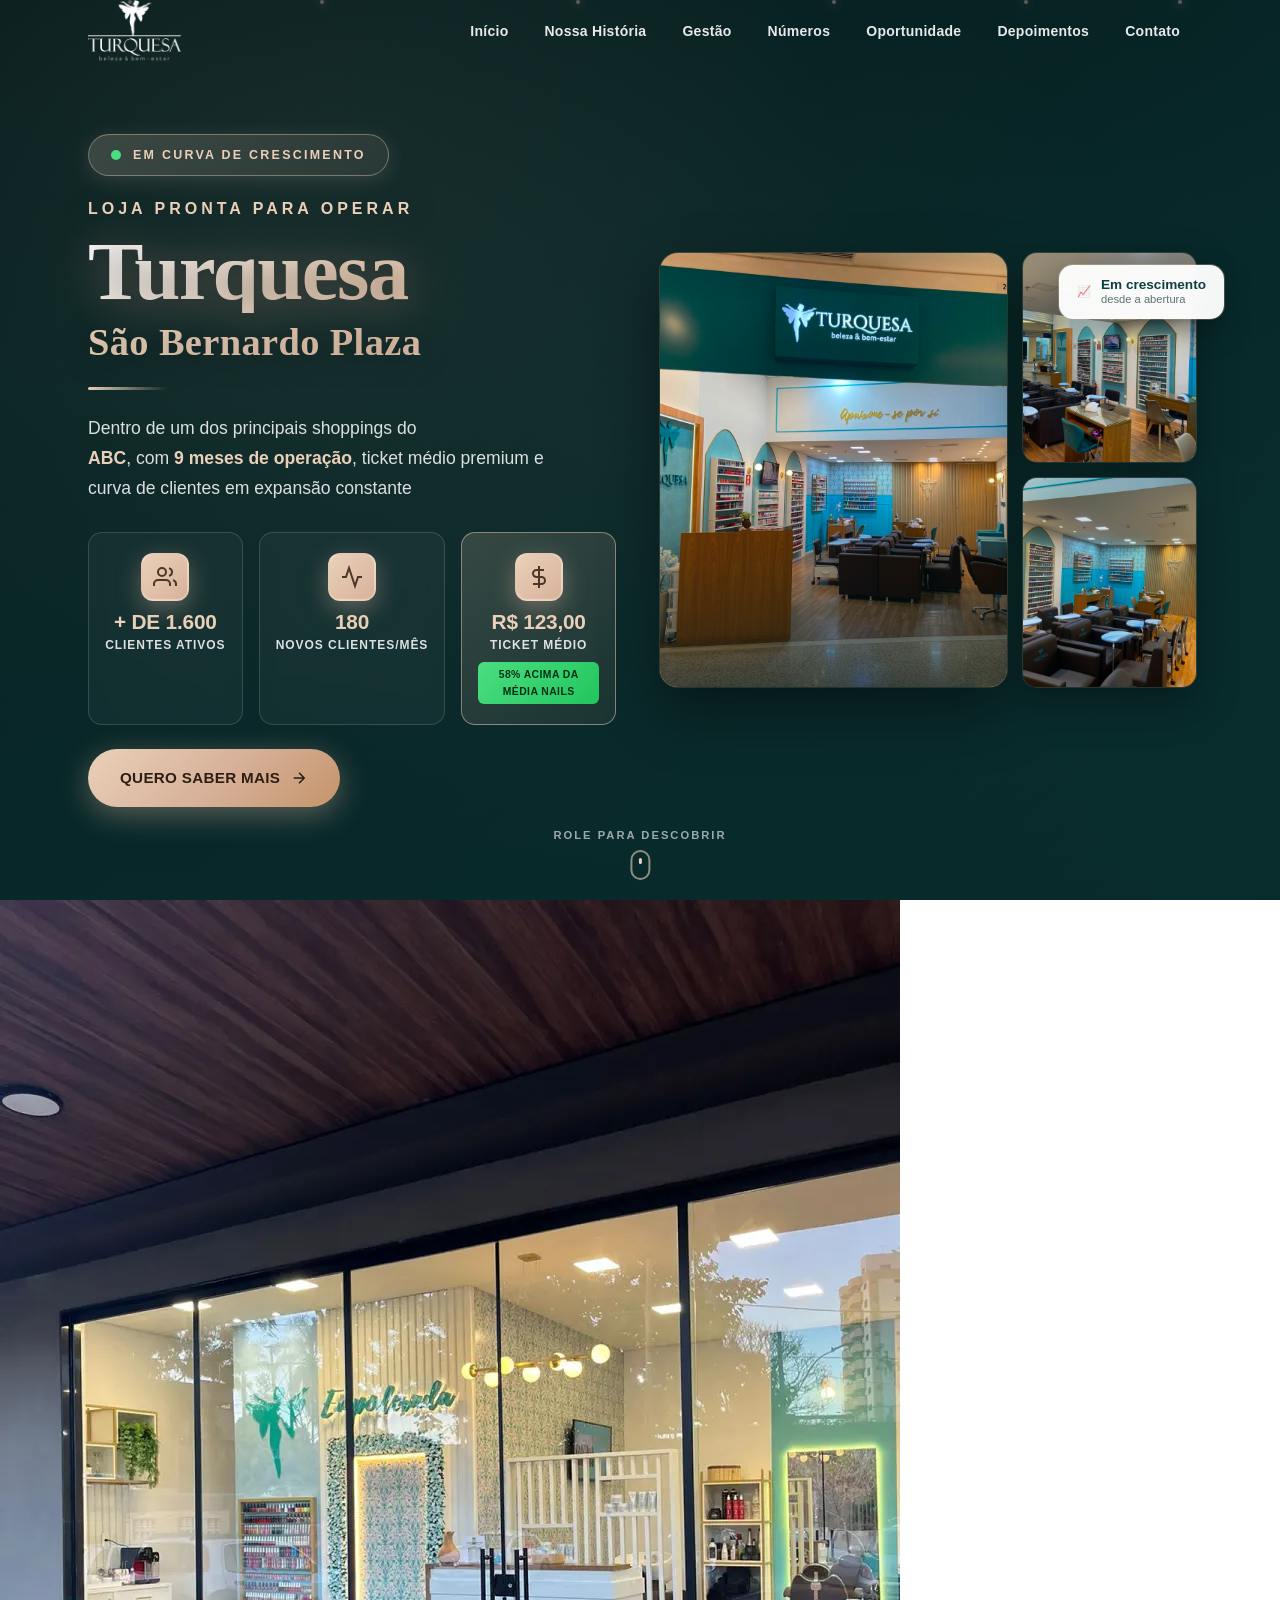
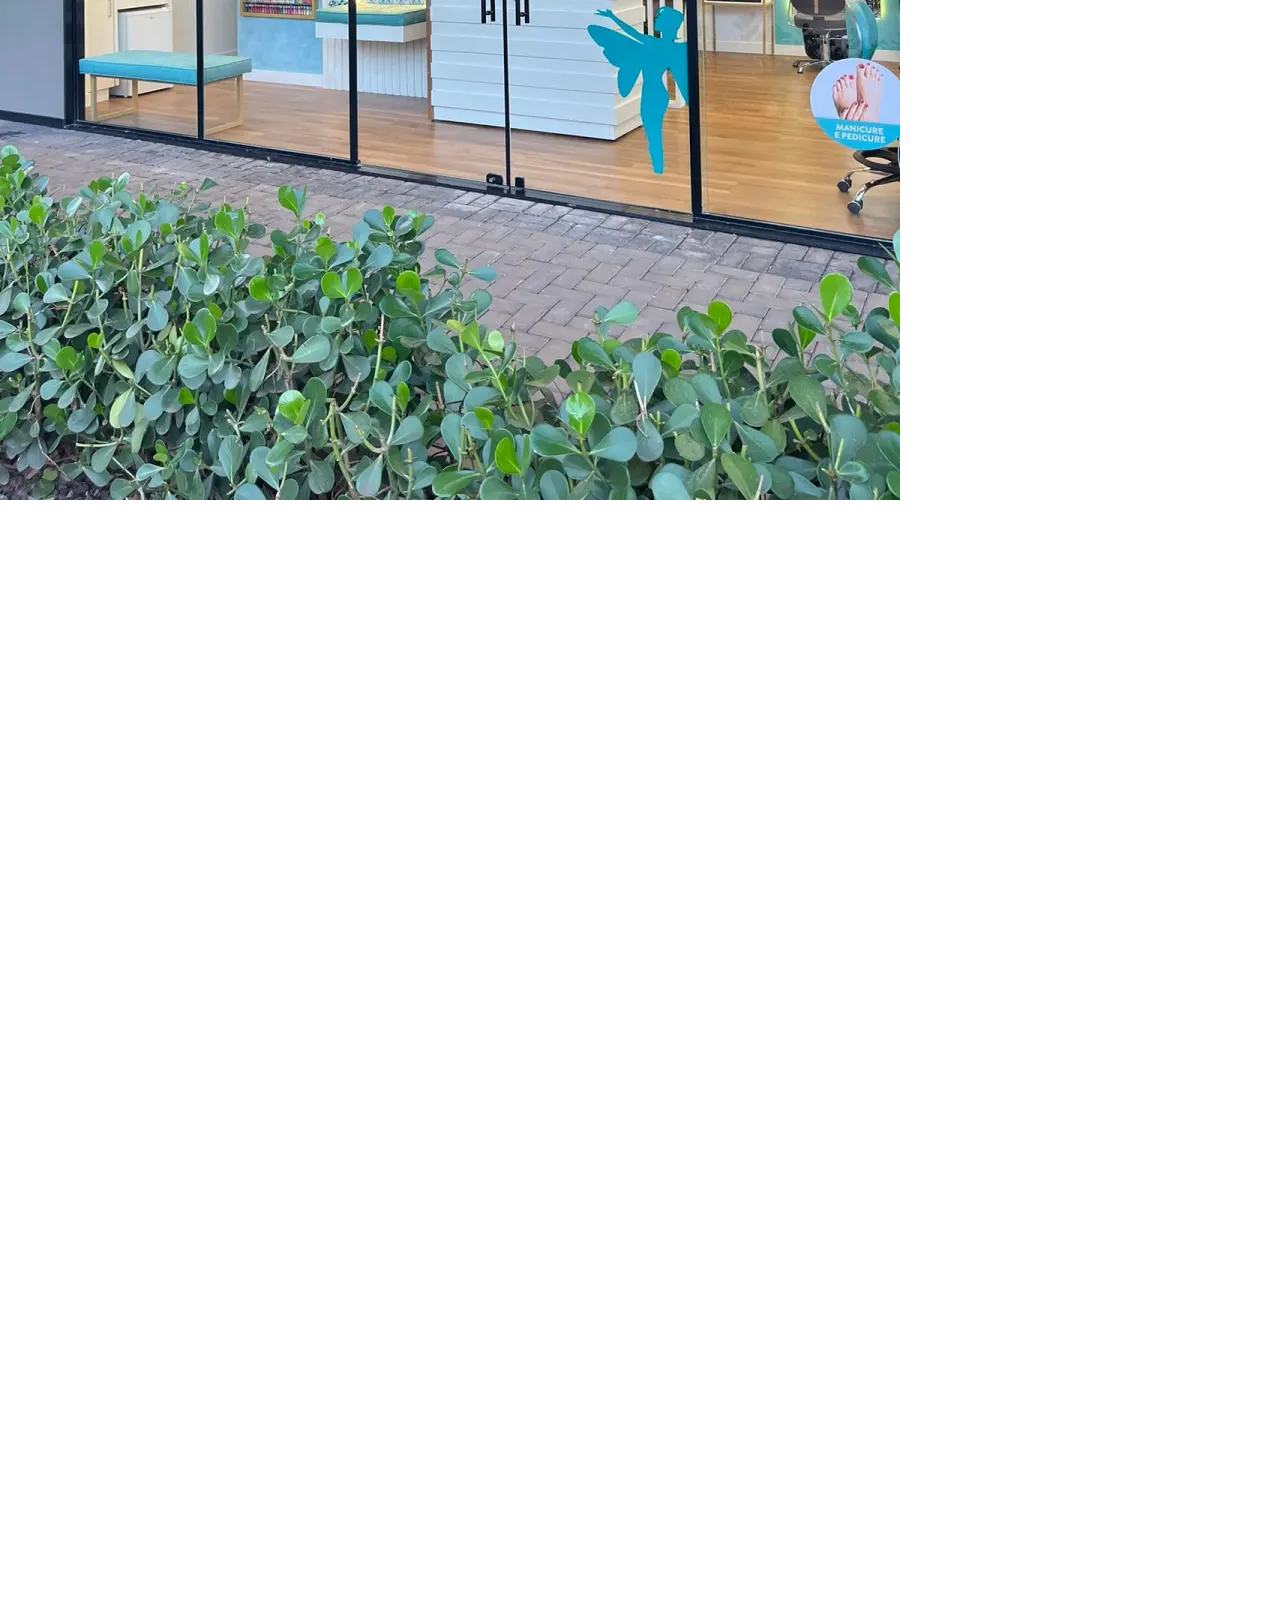
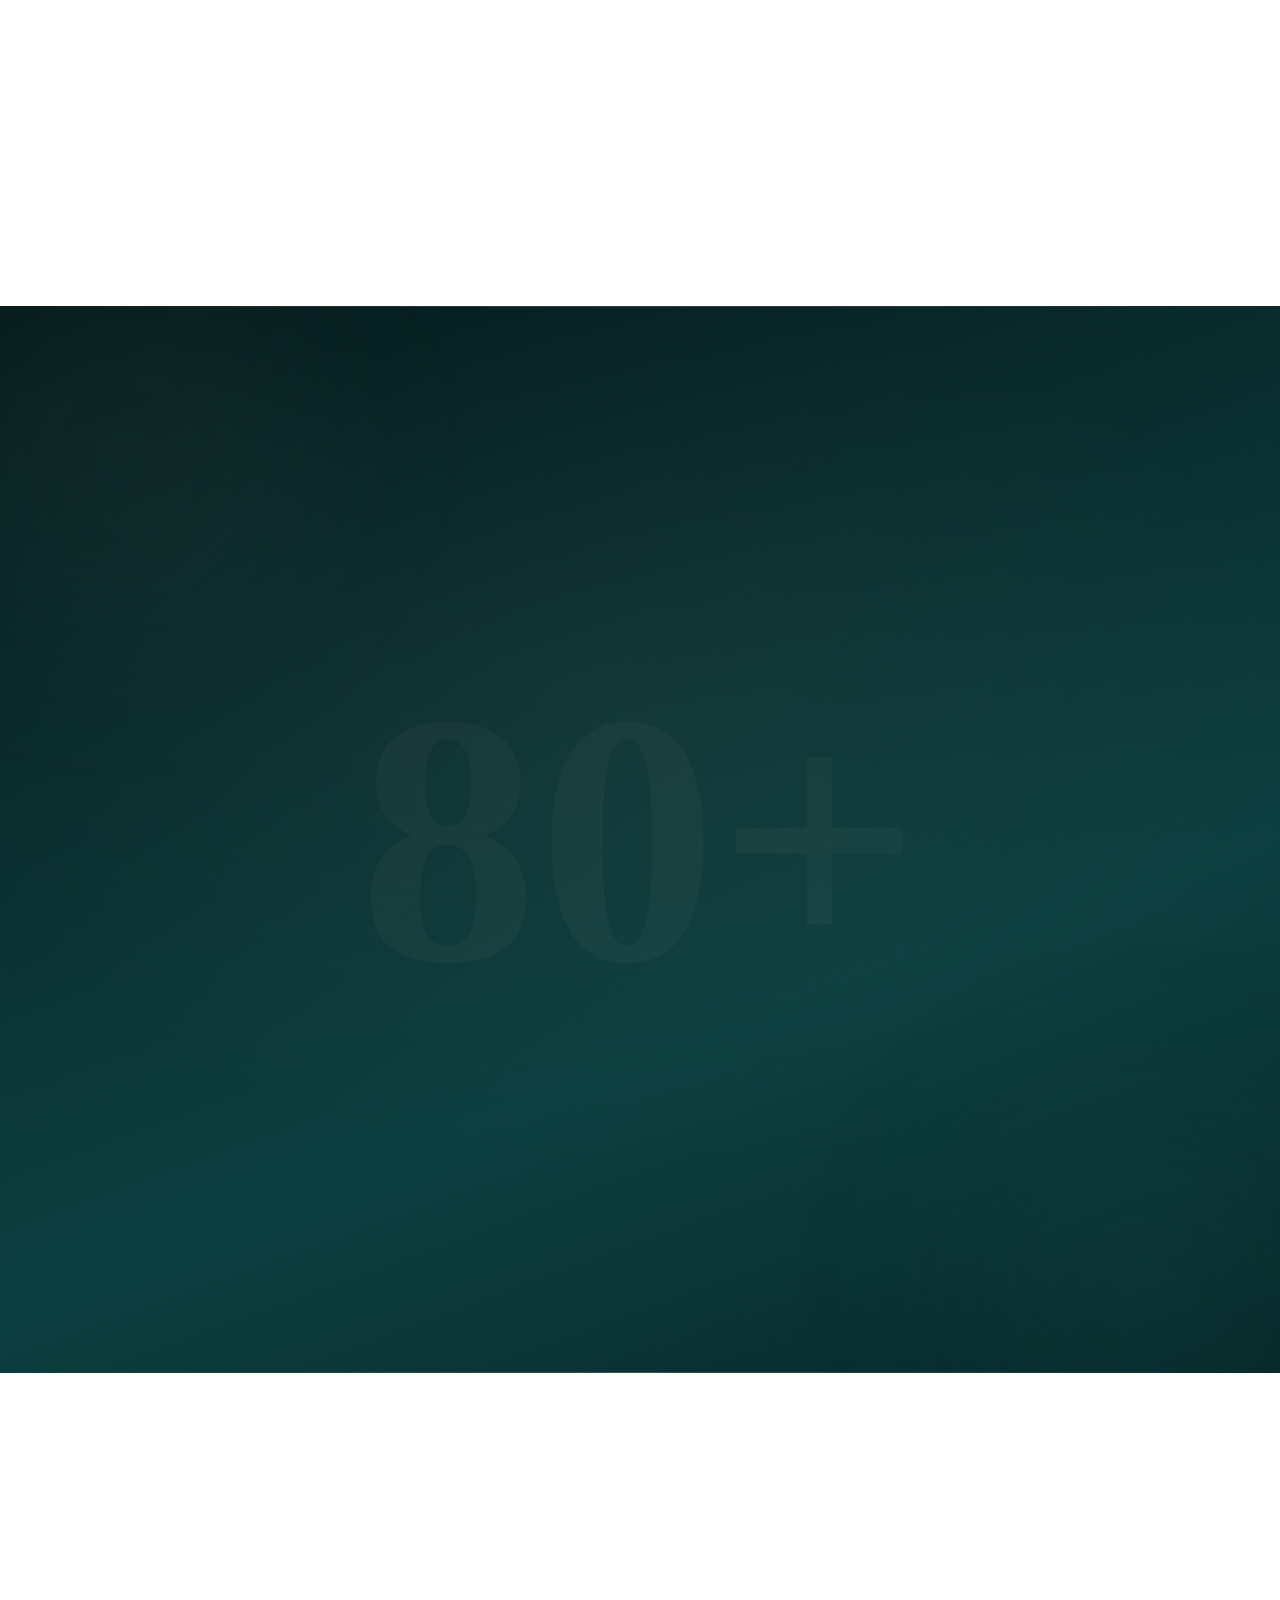
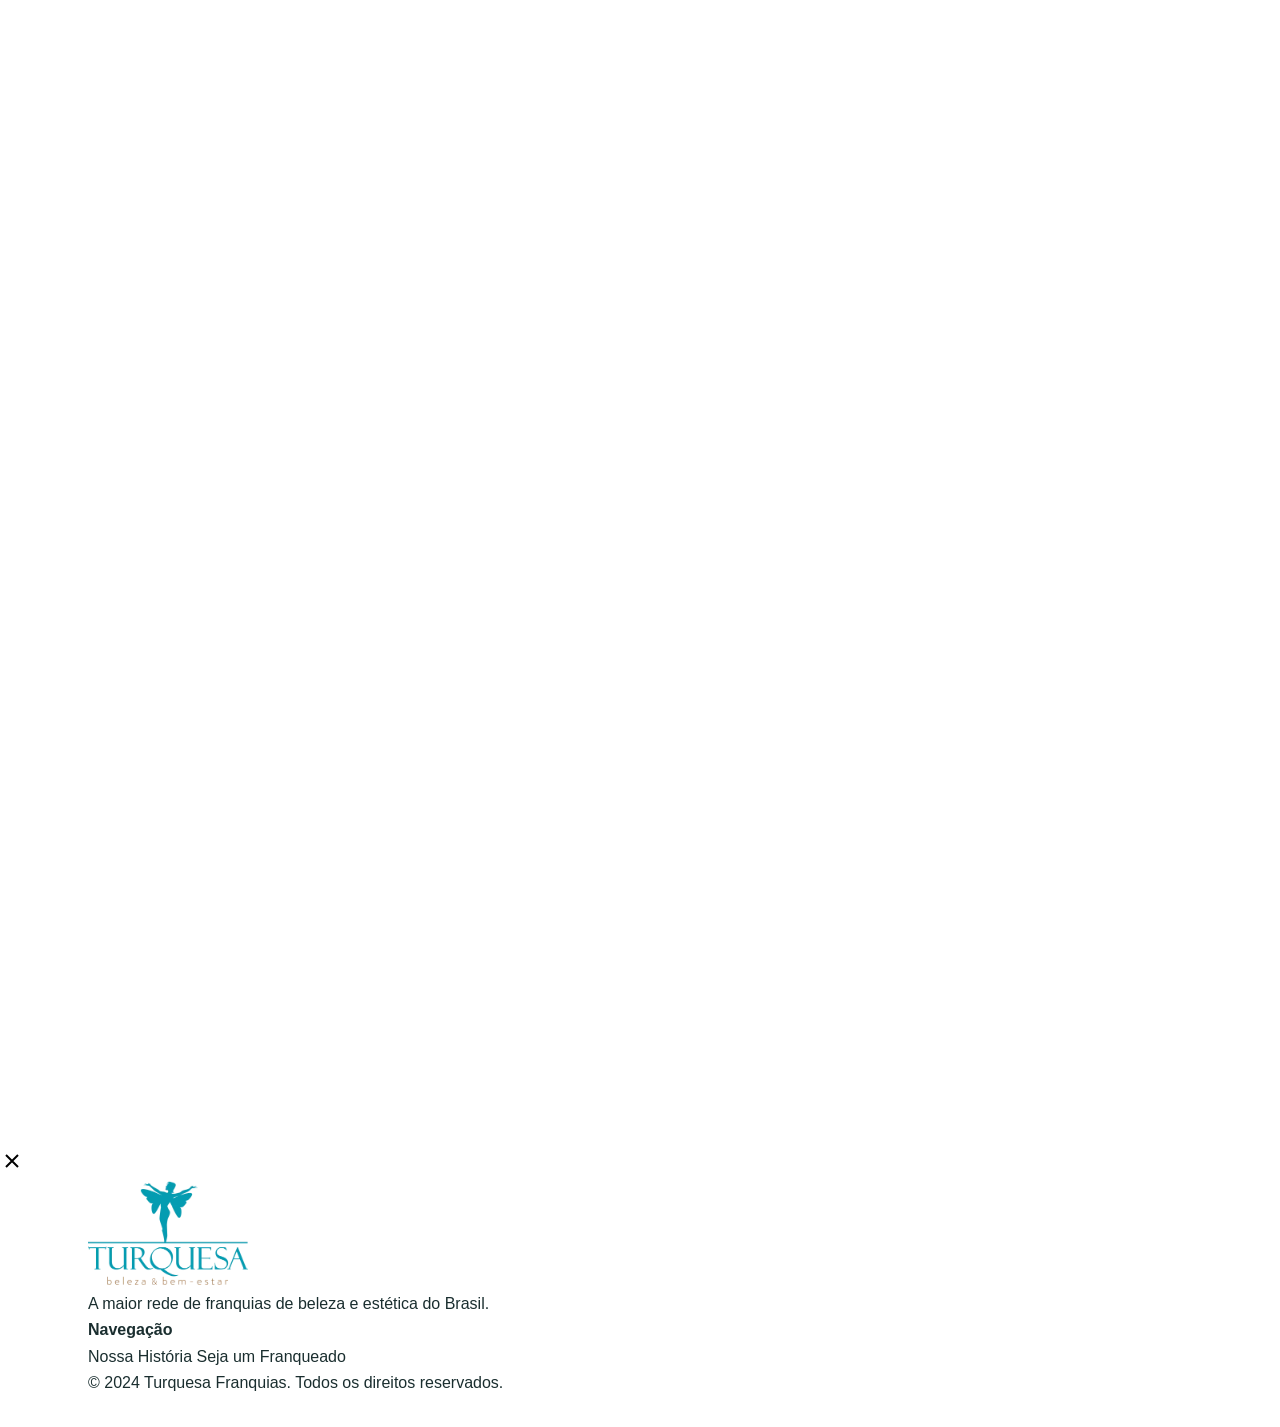
==== commit 749ab89f: "refactor: melhora layout da LP São Bernardo Plaza - navbar, hero, números e oportunidade - Atualiza " ====
--- a/unidades/sao-bernardo-plaza/index.html
+++ b/unidades/sao-bernardo-plaza/index.html
@@ -69,10 +69,13 @@
         </button>
         <div class="collapse navbar-collapse" id="headerNav">
           <ul class="header__nav navbar-nav ms-auto gap-xxl-4">
-            <li class="nav-item"><a href="#sobre" class="nav-link">Sobre</a></li>
+            <li class="nav-item"><a href="#hero" class="nav-link">Início</a></li>
+            <li class="nav-item"><a href="#sobre" class="nav-link">Nossa História</a></li>
             <li class="nav-item"><a href="#gestao" class="nav-link">Gestão</a></li>
             <li class="nav-item"><a href="#numeros" class="nav-link">Números</a></li>
-            <li class="nav-item"><a href="#diferenciais" class="nav-link">Diferenciais</a></li>
+            <li class="nav-item"><a href="#mercado" class="nav-link">Oportunidade</a></li>
+            <li class="nav-item"><a href="#depoimentos" class="nav-link">Depoimentos</a></li>
+            <li class="nav-item"><a href="#contato" class="nav-link">Contato</a></li>
           </ul>
         </div>
       </nav>
@@ -94,7 +97,7 @@
             <span class="label label--gold hero-repasse__badge-text">EM CURVA DE CRESCIMENTO</span>
           </div>
           <h1 class="hero-repasse__headline" data-animate-hero>
-            <span class="hero-repasse__headline-pre">OPORTUNIDADE DE REPASSE</span>
+            <span class="hero-repasse__headline-pre">LOJA PRONTA PARA OPERAR</span>
             <span class="hero-repasse__headline-main">Turquesa</span>
             <span class="hero-repasse__headline-accent">São Bernardo Plaza</span>
           </h1>
@@ -196,8 +199,7 @@
           <span class="label label--gold">Próximo Passo</span>
           <h2 class="section-title section-title--white">Seja um franqueado <span class="highlight-gold">Turquesa</span></h2>
           <div class="contato__repasse-info" data-animate>
-            <h3 class="contato__repasse-title">Por que essa loja está em repasse:</h3>
-            <p class="contato__repasse-text">A atual franqueada opera outra unidade Turquesa em outro shopping e precisa se capitalizar para ampliar aquela primeira loja. O repasse é uma decisão estratégica de portfólio, não um problema de operação. A unidade segue em crescimento desde a inauguração, com tração comprovada e estrutura plenamente operacional.</p>
+            <h3 class="contato__repasse-title">A unidade segue em crescimento desde a inauguração, com tração comprovada e estrutura plenamente operacional.</h3>
           </div>
           <p class="section-subtitle section-subtitle--white" style="color: rgba(255,255,255,0.9);">Preencha o formulário e um de nossos consultores entrará em contato para apresentar todos os diferenciais da unidade Turquesa São Bernardo Plaza.</p>
         </div>
@@ -320,8 +322,8 @@
             <div class="gestao__icon" aria-hidden="true">
               <svg viewBox="0 0 24 24" fill="none" stroke="currentColor" stroke-width="1.5"><path d="M12 8c-1.657 0-3 .895-3 2s1.343 2 3 2 3 .895 3 2-1.343 2-3 2m0-8c1.11 0 2.08.402 2.599 1M12 8V7m0 1v8m0 0v1m0-1c-1.11 0-2.08-.402-2.599-1M21 12a9 9 0 11-18 0 9 9 0 0118 0z"/></svg>
             </div>
-            <h3>Alta lucratividade por cliente</h3>
-            <p>Portfólio de serviços integrados que elevam o ticket médio e fidelizam clientes.</p>
+            <h3>Ticket alto por cliente</h3>
+            <p>Serviço de alongamento de unhas que levam o tíquete médio e trazem recorrência para unidade.</p>
           </div>
         </div>
       </div>
@@ -330,147 +332,125 @@
 
   <!-- ===== REDE EM EXPANSÃO ===== -->
   <section class="numeros" id="numeros" aria-label="Números da rede">
+    <div class="numeros__bg"></div>
+    <div class="numeros__glow numeros__glow--1"></div>
+    <div class="numeros__glow numeros__glow--2"></div>
+    <div class="numeros__watermark" aria-hidden="true">80+</div>
+    <div class="numeros__particles" aria-hidden="true">
+      <span></span><span></span><span></span><span></span><span></span><span></span><span></span><span></span>
+    </div>
     <div class="container">
       <div class="section-header" data-animate>
-        <span class="label">Nossa Rede</span>
-        <h2 class="section-title">Uma das redes que mais crescem no Brasil</h2>
-        <p class="section-subtitle">Nossos indicadores confirmam: investir na Turquesa é garantia de um negócio sólido.</p>
-      </div>
-      <div class="row g-4 justify-content-center" data-animate>
-        <div class="col-md-4">
-          <div class="numeros__card h-100">
-            <div class="numeros__icon" aria-hidden="true">
-              <svg viewBox="0 0 24 24" fill="none" stroke="currentColor" stroke-width="1.5"><path d="M19 21V5a2 2 0 00-2-2H7a2 2 0 00-2 2v16m14 0h2m-2 0h-5m-9 0H3m2 0h5M9 7h1m-1 4h1m4-4h1m-1 4h1m-5 10v-5a1 1 0 011-1h2a1 1 0 011 1v5m-4 0h4"/></svg>
-            </div>
-            <div class="numeros__figures">
-              <span class="numeros__value counter highlight-gold" data-target="80">0</span><span class="numeros__sup highlight-gold">+</span>
-            </div>
-            <span class="numeros__label">unidades franqueadas</span>
-          </div>
-        </div>
-        <div class="col-md-4">
-          <div class="numeros__card h-100">
-            <div class="numeros__icon" aria-hidden="true">
-              <svg viewBox="0 0 24 24" fill="none" stroke="currentColor" stroke-width="1.5"><path d="M8 7V3m8 4V3m-9 8h10M5 21h14a2 2 0 002-2V7a2 2 0 00-2-2H5a2 2 0 00-2 2v12a2 2 0 002 2z"/></svg>
-            </div>
-            <div class="numeros__figures">
-              <span class="numeros__value counter highlight-gold" data-target="12">0</span><span class="numeros__sup highlight-gold">+</span>
-            </div>
-            <span class="numeros__label">anos de know-how</span>
-          </div>
-        </div>
-        <div class="col-md-4">
-          <div class="numeros__card h-100">
-            <div class="numeros__icon" aria-hidden="true">
-              <svg viewBox="0 0 24 24" fill="none" stroke="currentColor" stroke-width="1.5"><path d="M13 7h8m0 0v8m0-8l-8 8-4-4-6 6"/></svg>
-            </div>
-            <div class="numeros__figures">
-              <span class="numeros__value counter highlight-gold" data-target="25">0</span><span class="numeros__sup highlight-gold">%</span>
-            </div>
-            <span class="numeros__label">lucratividade média</span>
-          </div>
-        </div>
-      </div>
-    </div>
-  </section>
-
-
-
-  <!-- ===== DIFERENCIAIS ===== -->
-  <section class="diferenciais" id="diferenciais" aria-label="Diferenciais Turquesa">
-    <div class="container">
-      <div class="section-header" data-animate>
-        <span class="label">Por que Turquesa?</span>
-        <h2 class="section-title">Diferenciais que constroem<br>o seu negócio</h2>
-        <p class="section-subtitle">Tudo que você precisa para abrir, operar e crescer com segurança e confiança.</p>
-      </div>
-      <div class="row g-4" data-animate>
-        <div class="col-md-6 col-lg-4">
-          <div class="diferenciais__card h-100">
-            <div class="diferenciais__icon" aria-hidden="true">
-              <svg viewBox="0 0 24 24" fill="none" stroke="currentColor" stroke-width="1.5"><path d="M20 7l-8-4-8 4m16 0l-8 4m8-4v10l-8 4m0-10L4 7m8 4v10M4 7v10l8 4"/></svg>
-            </div>
-            <h3>Produtos de linha própria Turquesa</h3>
-            <p>Linha exclusiva com formulações premium que aumentam sua margem e fidelizam clientes.</p>
-          </div>
-        </div>
-        <div class="col-md-6 col-lg-4">
-          <div class="diferenciais__card h-100">
-            <div class="diferenciais__icon" aria-hidden="true">
-              <svg viewBox="0 0 24 24" fill="none" stroke="currentColor" stroke-width="1.5"><path d="M12 8c-1.657 0-3 .895-3 2s1.343 2 3 2 3 .895 3 2-1.343 2-3 2m0-8c1.11 0 2.08.402 2.599 1M12 8V7m0 1v8m0 0v1m0-1c-1.11 0-2.08-.402-2.599-1M21 12a9 9 0 11-18 0 9 9 0 0118 0z"/></svg>
-            </div>
-            <h3>Alta rentabilidade</h3>
-            <p>Modelo de negócio com margens acima da média do setor e payback acelerado.</p>
-          </div>
-        </div>
-        <div class="col-md-6 col-lg-4">
-          <div class="diferenciais__card h-100">
-            <div class="diferenciais__icon" aria-hidden="true">
-              <svg viewBox="0 0 24 24" fill="none" stroke="currentColor" stroke-width="1.5"><path d="M19 21V5a2 2 0 00-2-2H7a2 2 0 00-2 2v16m14 0h2m-2 0h-5m-9 0H3m2 0h5M9 7h1m-1 4h1m4-4h1m-1 4h1m-5 10v-5a1 1 0 011-1h2a1 1 0 011 1v5m-4 0h4"/></svg>
-            </div>
-            <h3>Espaço projetado para você vender</h3>
-            <p>Projeto arquitetônico exclusivo que guia o cliente naturalmente ao consumo e fidelização.</p>
-          </div>
-        </div>
-        <div class="col-md-6 col-lg-4">
-          <div class="diferenciais__card h-100">
-            <div class="diferenciais__icon" aria-hidden="true">
-              <svg viewBox="0 0 24 24" fill="none" stroke="currentColor" stroke-width="1.5"><path d="M18.364 5.636l-3.536 3.536m0 5.656l3.536 3.536M9.172 9.172L5.636 5.636m3.536 9.192l-3.536 3.536M21 12a9 9 0 11-18 0 9 9 0 0118 0zm-5 0a4 4 0 11-8 0 4 4 0 018 0z"/></svg>
-            </div>
-            <h3>Suporte completo para você</h3>
-            <p>Da implantação ao crescimento: suporte técnico, operacional e de marketing sempre disponível.</p>
-          </div>
-        </div>
-        <div class="col-md-6 col-lg-4">
-          <div class="diferenciais__card h-100">
-            <div class="diferenciais__icon" aria-hidden="true">
-              <svg viewBox="0 0 24 24" fill="none" stroke="currentColor" stroke-width="1.5"><path d="M12 14l9-5-9-5-9 5 9 5z"/><path d="M12 14l6.16-3.422a12.083 12.083 0 01.665 6.479A11.952 11.952 0 0012 20.055a11.952 11.952 0 00-6.824-2.998 12.078 12.078 0 01.665-6.479L12 14z"/></svg>
-            </div>
-            <h3>Universidade Turquesa</h3>
-            <p>Plataforma de treinamento EAD com trilhas completas para gestores e equipe técnica.</p>
-          </div>
-        </div>
-        <div class="col-md-6 col-lg-4">
-          <div class="diferenciais__card h-100">
-            <div class="diferenciais__icon" aria-hidden="true">
-              <svg viewBox="0 0 24 24" fill="none" stroke="currentColor" stroke-width="1.5"><path d="M3.055 11H5a2 2 0 012 2v1a2 2 0 002 2 2 2 0 012 2v2.945M8 3.935V5.5A2.5 2.5 0 0010.5 8h.5a2 2 0 012 2 2 2 0 104 0 2 2 0 012-2h1.064M15 20.488V18a2 2 0 012-2h3.064M21 12a9 9 0 11-18 0 9 9 0 0118 0z"/></svg>
-            </div>
-            <h3>Sustentabilidade (ESG)</h3>
-            <p>Compromisso com práticas responsáveis que valorizam sua marca perante o consumidor moderno.</p>
-          </div>
-        </div>
-      </div>
-    </div>
-  </section>
+        <span class="label label--gold">Nossa Rede</span>
+        <h2 class="section-title section-title--white">Tradição e escala que<br>inspiram confiança</h2>
+      </div>
+      <div class="numeros__showcase" data-animate>
+        <div class="numeros__block">
+          <span class="numeros__big counter" data-target="80">0</span>
+          <span class="numeros__big-plus">+</span>
+          <div class="numeros__accent-line"></div>
+          <span class="numeros__desc">unidades espalhadas por todo o Brasil</span>
+        </div>
+        <div class="numeros__divider-v" aria-hidden="true">
+          <span></span>
+        </div>
+        <div class="numeros__block">
+          <span class="numeros__big counter" data-target="12">0</span>
+          <span class="numeros__big-plus">+</span>
+          <div class="numeros__accent-line"></div>
+          <span class="numeros__desc">anos construindo historias de sucesso</span>
+        </div>
+      </div>
+      <p class="numeros__tagline" data-animate>Uma das redes de beleza que mais crescem no Brasil.</p>
+      <div class="numeros__icons-row" data-animate aria-hidden="true">
+        <div class="numeros__icon-item">
+          <svg viewBox="0 0 24 24" fill="none" stroke="currentColor" stroke-width="1.2"><path d="M9.75 17L9 20l-1 1h8l-1-1-.75-3M3 13h18M5 17h14a2 2 0 002-2V5a2 2 0 00-2-2H5a2 2 0 00-2 2v10a2 2 0 002 2z"/></svg>
+          <span>Manicure</span>
+        </div>
+        <div class="numeros__icon-item">
+          <svg viewBox="0 0 24 24" fill="none" stroke="currentColor" stroke-width="1.2"><path d="M14.121 14.121L19 19m-7-7l7-7m-7 7l-2.879 2.879M12 12L4.939 4.939m7.061 7.061l2.879-2.879M12 12l2.879 2.879"/></svg>
+          <span>Alongamento</span>
+        </div>
+        <div class="numeros__icon-item">
+          <svg viewBox="0 0 24 24" fill="none" stroke="currentColor" stroke-width="1.2"><path d="M7 21a4 4 0 01-4-4V5a2 2 0 012-2h4a2 2 0 012 2v12a4 4 0 01-4 4zm0 0h12a2 2 0 002-2v-4a2 2 0 00-2-2h-2.343M11 7.343l1.657-1.657a2 2 0 012.828 0l2.829 2.829a2 2 0 010 2.828l-8.486 8.485M7 17h.01"/></svg>
+          <span>Esmaltagem em Gel</span>
+        </div>
+        <div class="numeros__icon-item">
+          <svg viewBox="0 0 24 24" fill="none" stroke="currentColor" stroke-width="1.2"><path d="M4.318 6.318a4.5 4.5 0 000 6.364L12 20.364l7.682-7.682a4.5 4.5 0 00-6.364-6.364L12 7.636l-1.318-1.318a4.5 4.5 0 00-6.364 0z"/></svg>
+          <span>Design de Sobrancelha</span>
+        </div>
+        <div class="numeros__icon-item">
+          <svg viewBox="0 0 24 24" fill="none" stroke="currentColor" stroke-width="1.2"><path d="M12 8c-1.657 0-3 .895-3 2s1.343 2 3 2 3 .895 3 2-1.343 2-3 2m0-8c1.11 0 2.08.402 2.599 1M12 8V7m0 1v8m0 0v1m0-1c-1.11 0-2.08-.402-2.599-1M21 12a9 9 0 11-18 0 9 9 0 0118 0z"/></svg>
+          <span>Fio de Cabelo</span>
+        </div>
+      </div>
+    </div>
+  </section>
+
+  <style>
+    .numeros{position:relative;background:linear-gradient(160deg,#051a1b 0%,#0a2e2f 35%,#0D3F40 65%,#082829 100%);overflow:hidden;padding:var(--section-py) 0}
+    .numeros::before{content:'';position:absolute;top:0;left:0;width:100%;height:1px;background:linear-gradient(to right,transparent,rgba(234,208,184,0.2),transparent);z-index:3}
+    .numeros::after{content:'';position:absolute;bottom:0;left:0;width:100%;height:1px;background:linear-gradient(to right,transparent,rgba(234,208,184,0.2),transparent);z-index:3}
+    .numeros__bg{position:absolute;inset:0;background:radial-gradient(ellipse 80% 60% at 50% 40%,rgba(234,208,184,0.04) 0%,transparent 70%);pointer-events:none}
+    .numeros__glow{position:absolute;border-radius:50%;filter:blur(100px);pointer-events:none}
+    .numeros__glow--1{width:500px;height:500px;top:-10%;left:-10%;background:radial-gradient(circle,rgba(234,208,184,0.07) 0%,transparent 70%)}
+    .numeros__glow--2{width:400px;height:400px;bottom:-10%;right:-5%;background:radial-gradient(circle,rgba(26,94,95,0.25) 0%,transparent 70%)}
+    .numeros__watermark{position:absolute;top:50%;left:50%;transform:translate(-50%,-50%);font-family:var(--font-serif);font-size:clamp(12rem,28vw,26rem);font-weight:900;color:rgba(234,208,184,0.03);line-height:1;pointer-events:none;white-space:nowrap;user-select:none;z-index:0}
+    .numeros__particles{position:absolute;inset:0;pointer-events:none;z-index:1}
+    .numeros__particles span{position:absolute;display:block;width:3px;height:3px;background:var(--gold);border-radius:50%;opacity:0;animation:numerosFloat 6s ease-in-out infinite}
+    .numeros__particles span:nth-child(1){left:10%;top:20%;animation-delay:0s;animation-duration:7s}
+    .numeros__particles span:nth-child(2){left:25%;top:70%;animation-delay:1.2s;animation-duration:5.5s}
+    .numeros__particles span:nth-child(3){left:45%;top:15%;animation-delay:0.5s;animation-duration:8s}
+    .numeros__particles span:nth-child(4){left:60%;top:65%;animation-delay:2s;animation-duration:6.5s}
+    .numeros__particles span:nth-child(5){left:75%;top:30%;animation-delay:0.8s;animation-duration:7.5s}
+    .numeros__particles span:nth-child(6){left:88%;top:55%;animation-delay:1.5s;animation-duration:6s}
+    .numeros__particles span:nth-child(7){left:35%;top:85%;animation-delay:2.5s;animation-duration:5s}
+    .numeros__particles span:nth-child(8){left:92%;top:12%;animation-delay:0.3s;animation-duration:8.5s}
+    @keyframes numerosFloat{0%,100%{opacity:0;transform:translateY(0) scale(0.5)}50%{opacity:0.5;transform:translateY(-20px) scale(1)}}
+    .numeros__showcase{display:flex;align-items:center;justify-content:center;gap:clamp(32px,6vw,80px);padding:clamp(40px,6vw,72px) 0 0;position:relative;z-index:2}
+    .numeros__block{text-align:center;display:flex;flex-direction:column;align-items:center;gap:4px}
+    .numeros__big{font-family:var(--font-serif);font-size:clamp(4rem,10vw,7.5rem);font-weight:800;line-height:1;letter-spacing:-0.03em;color:var(--gold);text-shadow:0 0 60px rgba(234,208,184,0.25)}
+    .numeros__big-plus{font-family:var(--font-serif);font-size:clamp(2.2rem,5vw,3.8rem);font-weight:700;line-height:1;align-self:flex-start;margin-top:clamp(4px,1vw,10px);margin-left:4px;color:var(--gold);text-shadow:0 0 40px rgba(234,208,184,0.2)}
+    .numeros__accent-line{width:48px;height:3px;background:linear-gradient(90deg,var(--gold),var(--gold-dark));border-radius:3px;margin:16px 0 12px;box-shadow:0 0 16px rgba(234,208,184,0.3)}
+    .numeros__desc{font-family:var(--font-sans);font-size:clamp(0.82rem,1.4vw,0.95rem);color:rgba(255,255,255,0.5);text-transform:uppercase;letter-spacing:0.12em;font-weight:500;max-width:200px;line-height:1.5}
+    .numeros__divider-v{display:flex;align-items:center;justify-content:center;width:1px;height:clamp(80px,12vw,140px)}
+    .numeros__divider-v span{display:block;width:1px;height:100%;background:linear-gradient(to bottom,transparent,rgba(234,208,184,0.35),transparent)}
+    .numeros__tagline{text-align:center;font-family:var(--font-serif);font-size:clamp(1.05rem,2.2vw,1.35rem);color:rgba(255,255,255,0.5);font-style:italic;margin-top:clamp(8px,2vw,24px);letter-spacing:0.01em;position:relative;z-index:2}
+    .numeros__icons-row{display:flex;align-items:center;justify-content:center;gap:clamp(20px,4vw,48px);margin-top:clamp(36px,5vw,56px);padding-top:clamp(28px,4vw,40px);border-top:1px solid rgba(234,208,184,0.1);flex-wrap:wrap;position:relative;z-index:2}
+    .numeros__icon-item{display:flex;flex-direction:column;align-items:center;gap:10px;opacity:0.5;transition:all 0.4s ease}
+    .numeros__icon-item:hover{opacity:0.9;transform:translateY(-3px)}
+    .numeros__icon-item svg{width:32px;height:32px;stroke:var(--gold);filter:drop-shadow(0 0 8px rgba(234,208,184,0.2))}
+    .numeros__icon-item span{font-family:var(--font-sans);font-size:0.7rem;color:rgba(255,255,255,0.45);text-transform:uppercase;letter-spacing:0.1em;font-weight:500}
+    @media (max-width:575.98px){.numeros__showcase{flex-direction:column;gap:36px}.numeros__divider-v{width:clamp(80px,30vw,160px);height:1px}.numeros__divider-v span{width:100%;height:1px;background:linear-gradient(to right,transparent,rgba(234,208,184,0.35),transparent)}.numeros__icons-row{gap:16px}.numeros__icon-item svg{width:26px;height:26px}.numeros__watermark{font-size:clamp(8rem,35vw,14rem)}}
+  </style>
+
+
 
   <!-- ===== POTENCIAL DO MERCADO ===== -->
   <section class="mercado" id="mercado" aria-label="Potencial do mercado">
     <div class="mercado__bg" id="mercadoBg" role="img" aria-label="Ambiente de beleza"></div>
     <div class="mercado__overlay"></div>
     <div class="container mercado__content" data-animate>
-      <span class="label label--gold">Oportunidade</span>
-      <h2 class="section-title section-title--white">Um mercado em constante crescimento:<br>a beleza que faz bem.</h2>
-      <div class="mercado__highlights">
-        <div class="mercado__item">
-          <div class="mercado__icon" aria-hidden="true">
+      <span class="label label--gold">Por que investir agora?</span>
+      <h2 class="section-title section-title--white">Os pilares que sustentam<br>o seu retorno</h2>
+      <div class="mercado__highlights" style="margin-bottom:0">
+        <div class="mercado__item" style="padding:40px 28px">
+          <div class="mercado__icon" style="width:72px;height:72px;margin-bottom:20px" aria-hidden="true">
             <svg viewBox="0 0 24 24" fill="none" stroke="currentColor" stroke-width="1.5"><path d="M4 4v5h.582m15.356 2A8.001 8.001 0 004.582 9m0 0H9m11 11v-5h-.581m0 0a8.003 8.003 0 01-15.357-2m15.357 2H15"/></svg>
           </div>
-          <h3>Recorrência constante</h3>
-          <p>Clientes retornam mensalmente, garantindo faturamento previsível e crescente ao longo do ano.</p>
-        </div>
-        <div class="mercado__item">
-          <div class="mercado__icon" aria-hidden="true">
+          <h3 style="font-size:1.25rem;margin-bottom:0">Recorrência constante</h3>
+        </div>
+        <div class="mercado__item" style="padding:40px 28px">
+          <div class="mercado__icon" style="width:72px;height:72px;margin-bottom:20px" aria-hidden="true">
             <svg viewBox="0 0 24 24" fill="none" stroke="currentColor" stroke-width="1.5"><path d="M13 7h8m0 0v8m0-8l-8 8-4-4-6 6"/></svg>
           </div>
-          <h3>Ticket médio ampliável</h3>
-          <p>Upsell natural entre serviços e linha própria de produtos eleva a receita a cada visita.</p>
-        </div>
-        <div class="mercado__item">
-          <div class="mercado__icon" aria-hidden="true">
+          <h3 style="font-size:1.25rem;margin-bottom:0">Ticket médio ampliável</h3>
+        </div>
+        <div class="mercado__item" style="padding:40px 28px">
+          <div class="mercado__icon" style="width:72px;height:72px;margin-bottom:20px" aria-hidden="true">
             <svg viewBox="0 0 24 24" fill="none" stroke="currentColor" stroke-width="1.5"><path d="M9.663 17h4.673M12 3v1m6.364 1.636l-.707.707M21 12h-1M4 12H3m3.343-5.657l-.707-.707m2.828 9.9a5 5 0 117.072 0l-.548.547A3.374 3.374 0 0014 18.469V19a2 2 0 11-4 0v-.531c0-.895-.356-1.754-.988-2.386l-.548-.547z"/></svg>
           </div>
-          <h3>Oportunidade de fazer diferente</h3>
-          <p>Mercado em expansão com espaço para marcas que entregam mais valor e experiência única.</p>
+          <h3 style="font-size:1.25rem;margin-bottom:0">Oportunidade de fazer diferente</h3>
         </div>
       </div>
     </div>
@@ -584,7 +564,6 @@
             <h4 class="footer__title">Navegação</h4>
             <nav class="footer__nav" aria-label="Links do rodapé">
               <a href="#sobre">Nossa História</a>
-              <a href="#diferenciais">Diferenciais</a>
               <a href="#contato">Seja um Franqueado</a>
             </nav>
           </div>
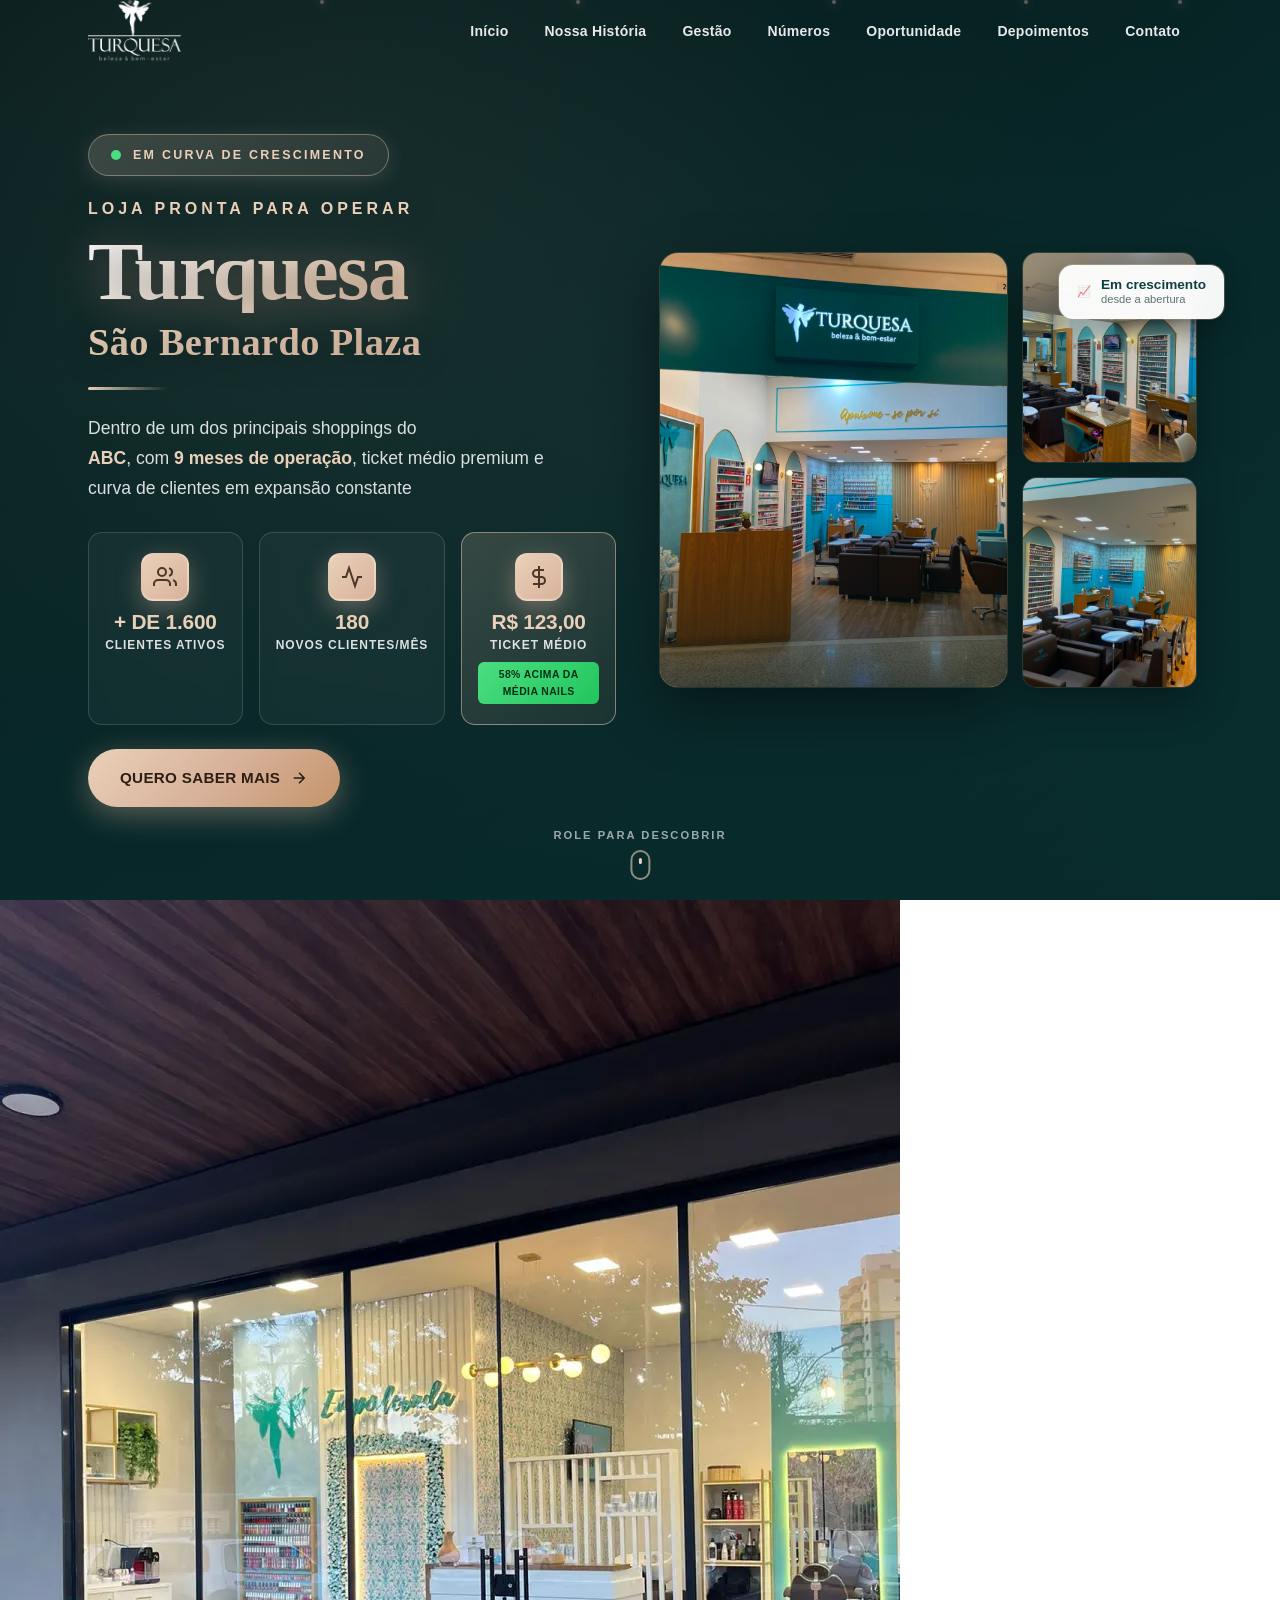
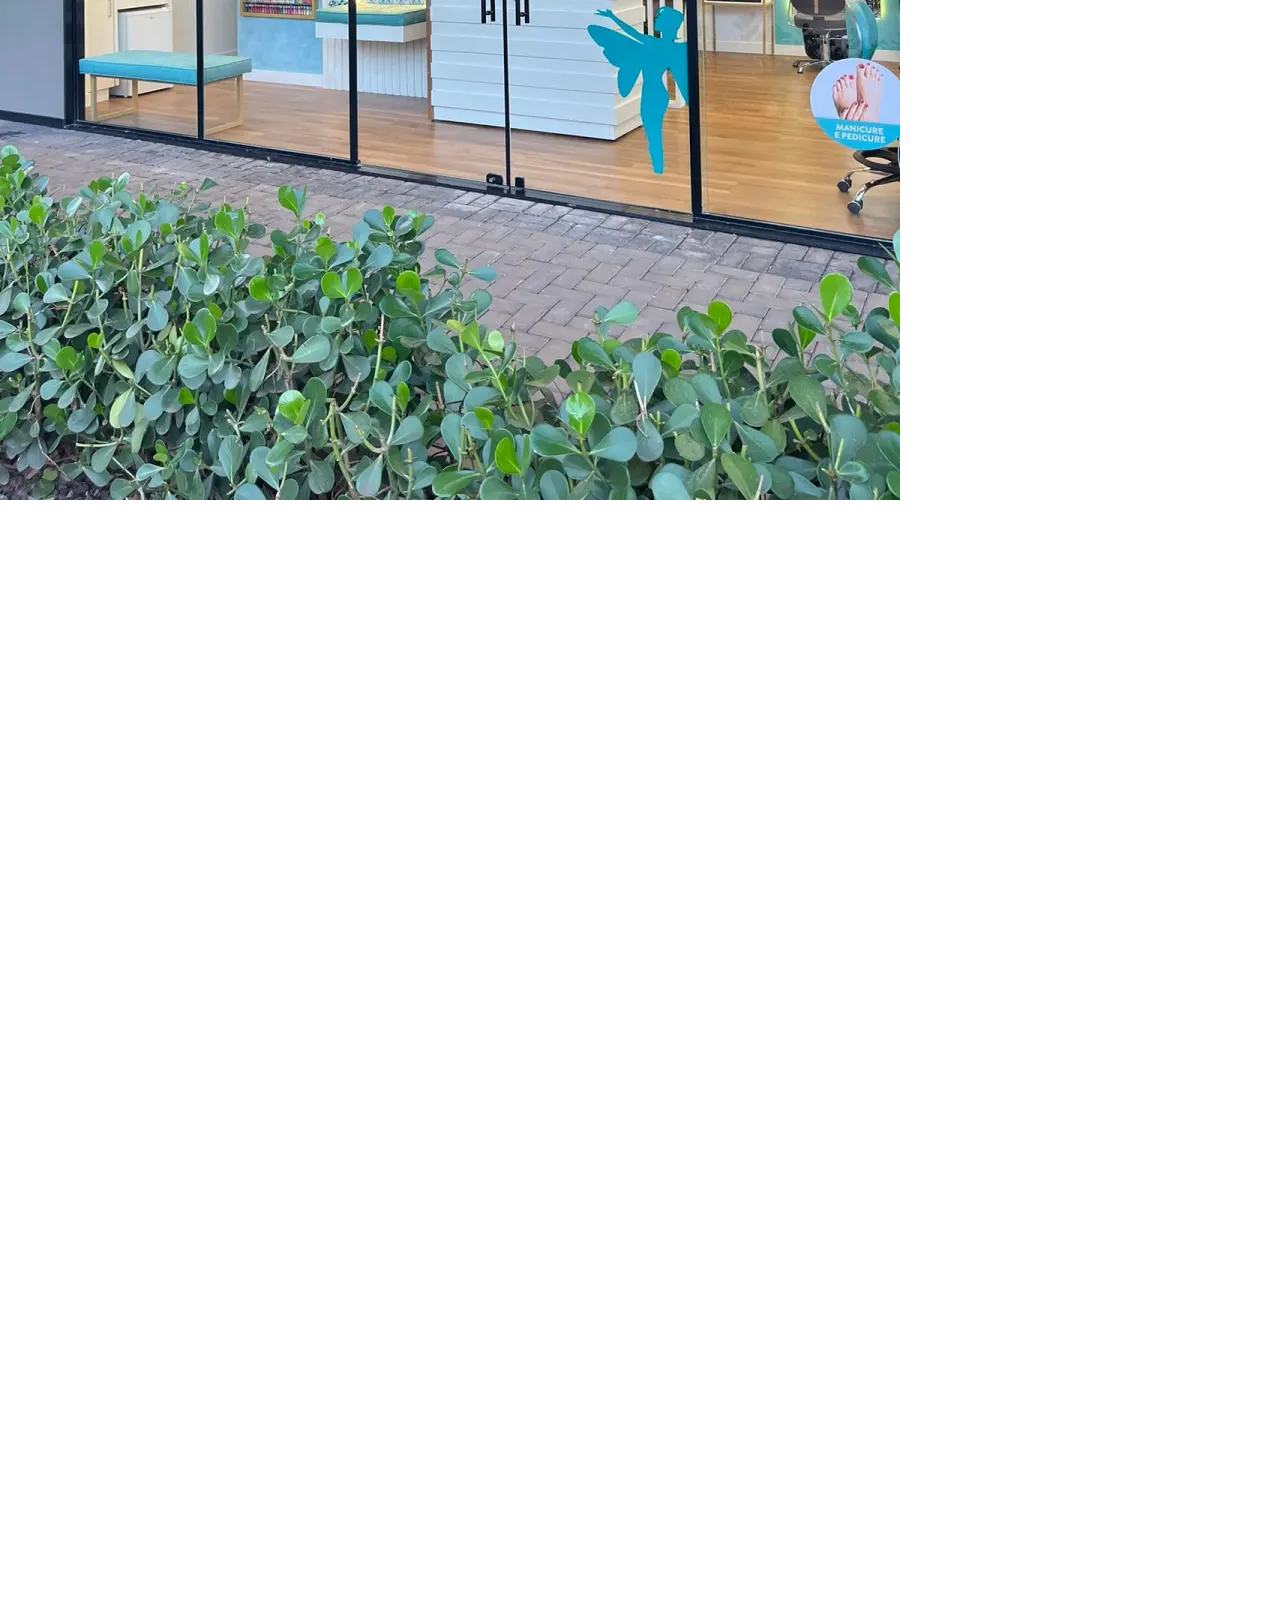
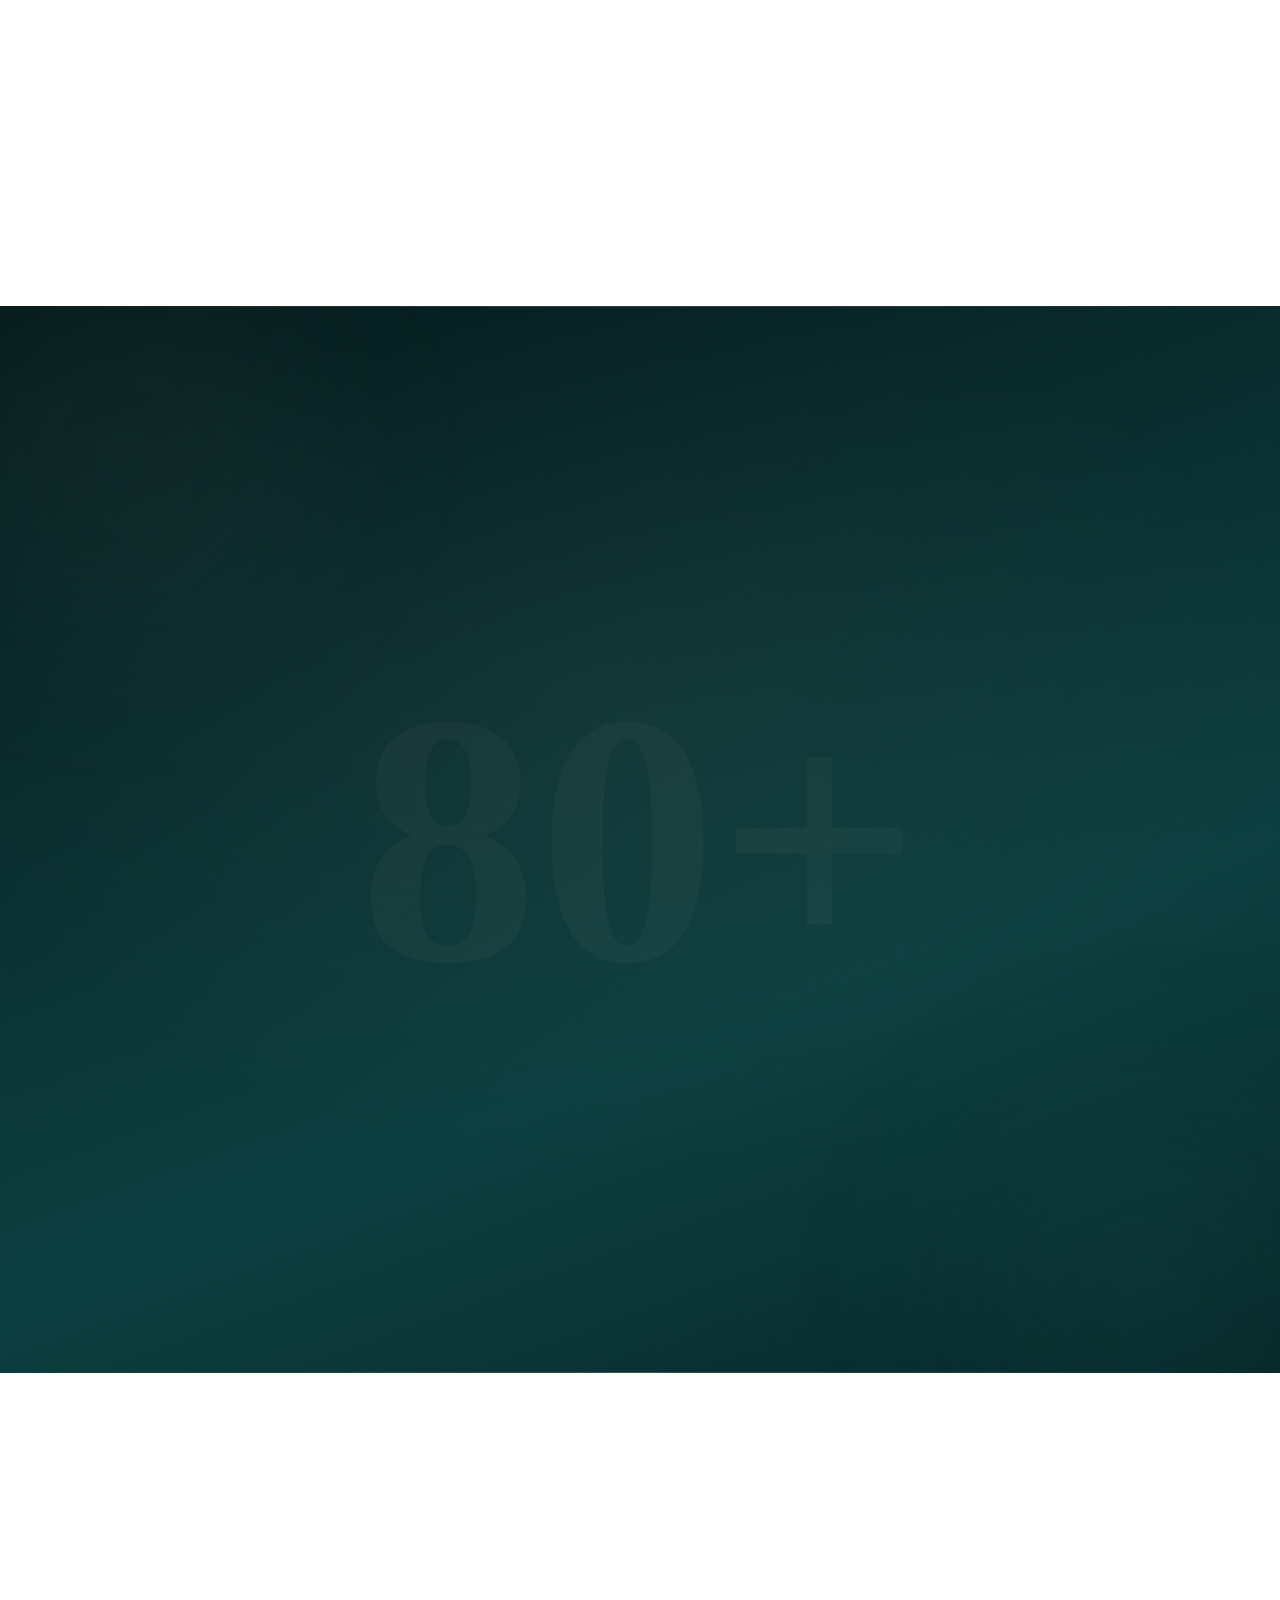
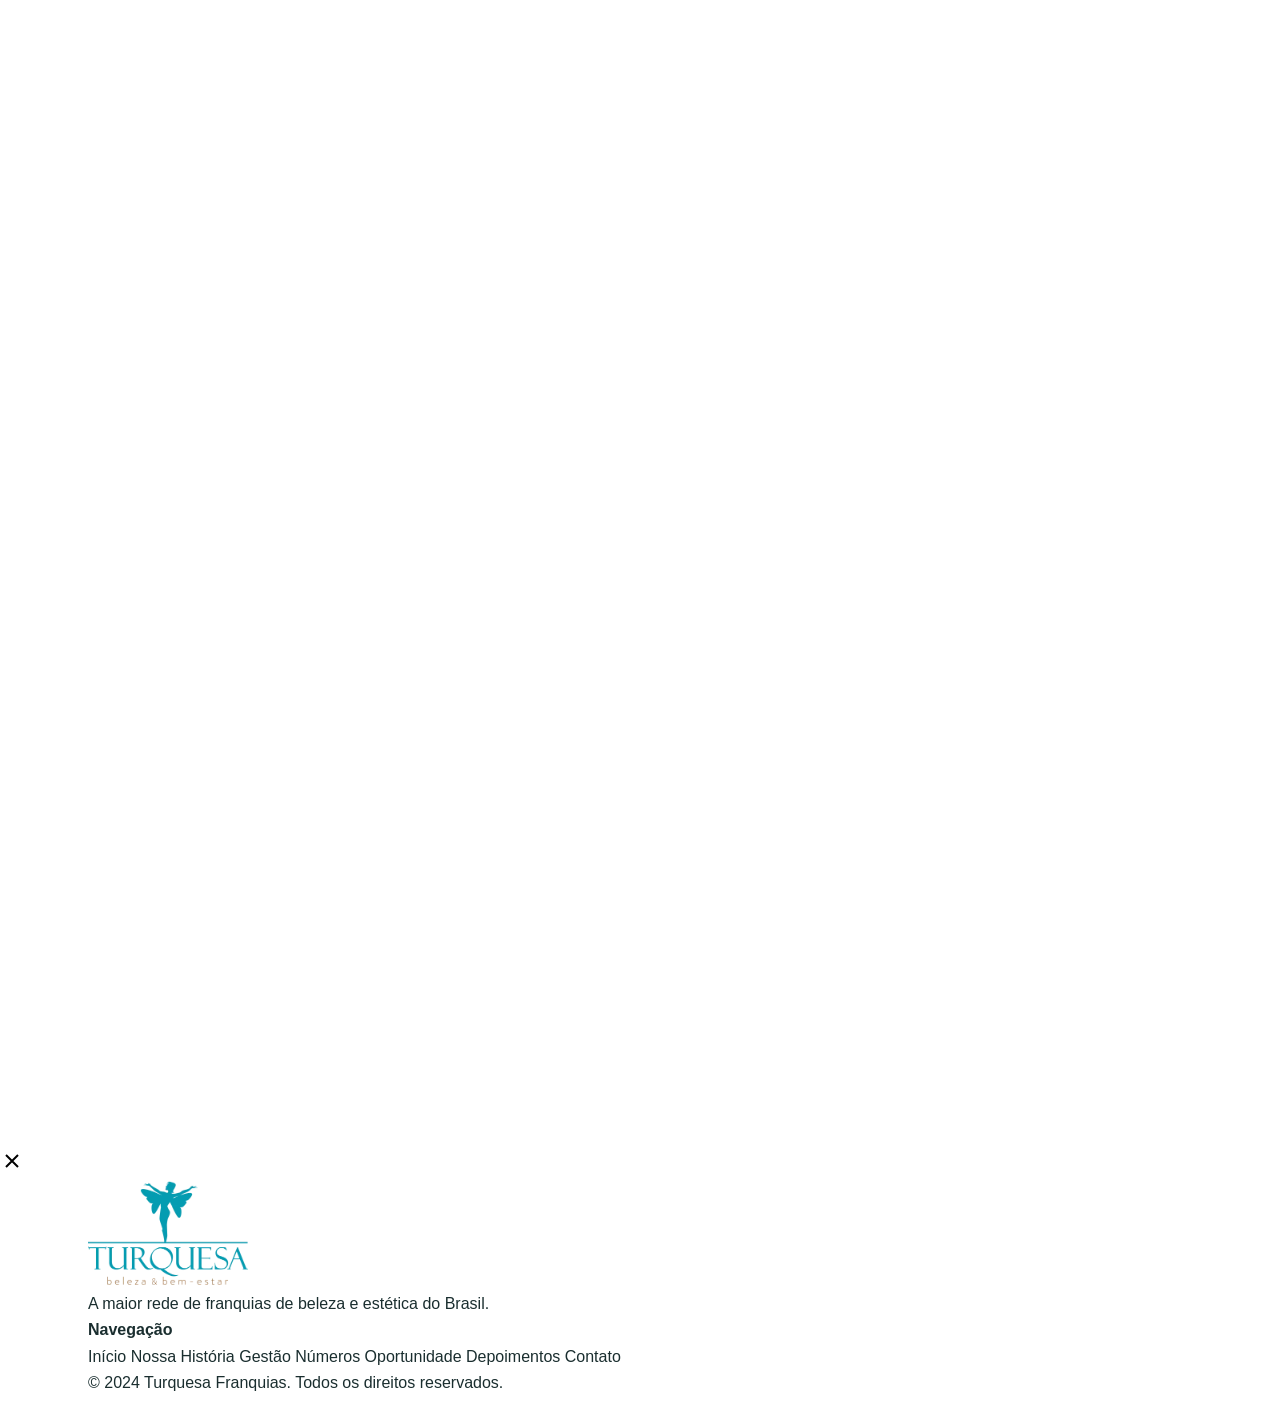
==== commit 17e2505c: "fix: atualiza navegação do footer para corresponder ao navbar" ====
--- a/unidades/sao-bernardo-plaza/index.html
+++ b/unidades/sao-bernardo-plaza/index.html
@@ -563,8 +563,13 @@
           <div class="footer__group">
             <h4 class="footer__title">Navegação</h4>
             <nav class="footer__nav" aria-label="Links do rodapé">
+              <a href="#hero">Início</a>
               <a href="#sobre">Nossa História</a>
-              <a href="#contato">Seja um Franqueado</a>
+              <a href="#gestao">Gestão</a>
+              <a href="#numeros">Números</a>
+              <a href="#mercado">Oportunidade</a>
+              <a href="#depoimentos">Depoimentos</a>
+              <a href="#contato">Contato</a>
             </nav>
           </div>
 
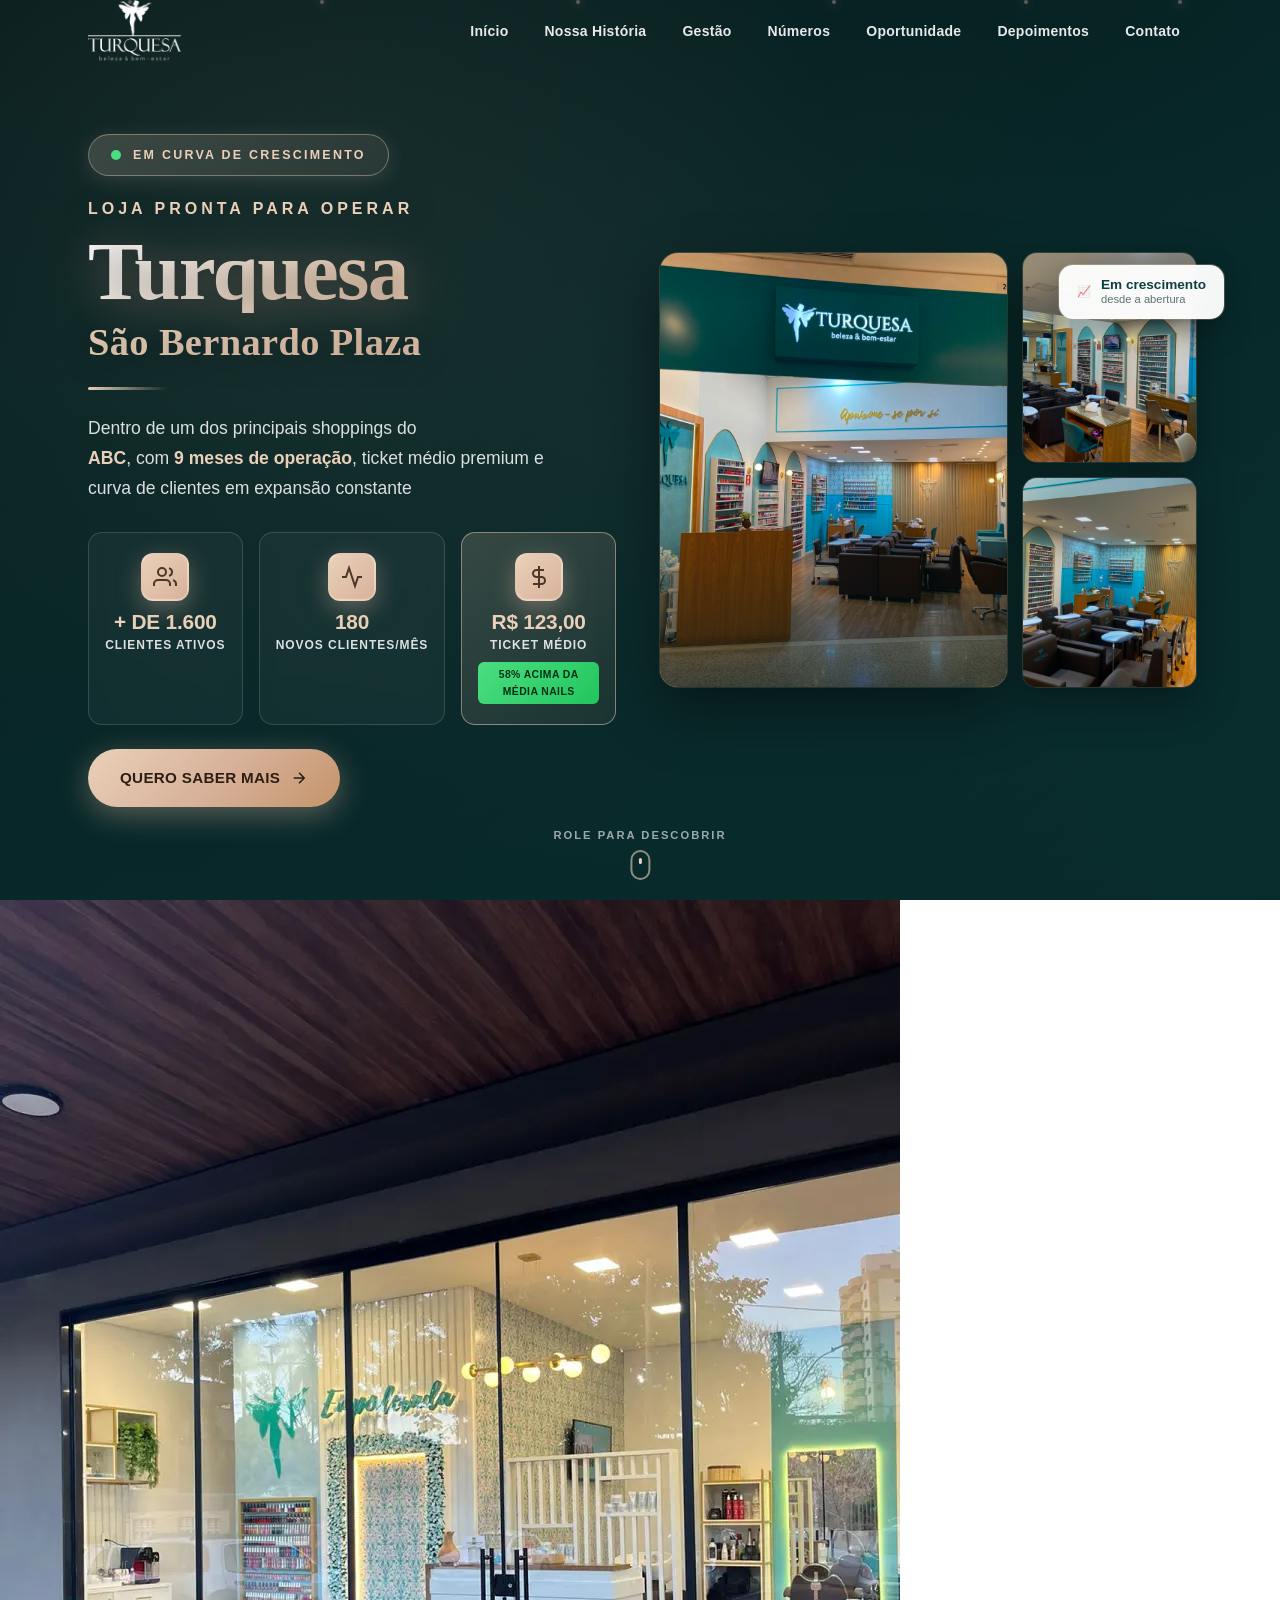
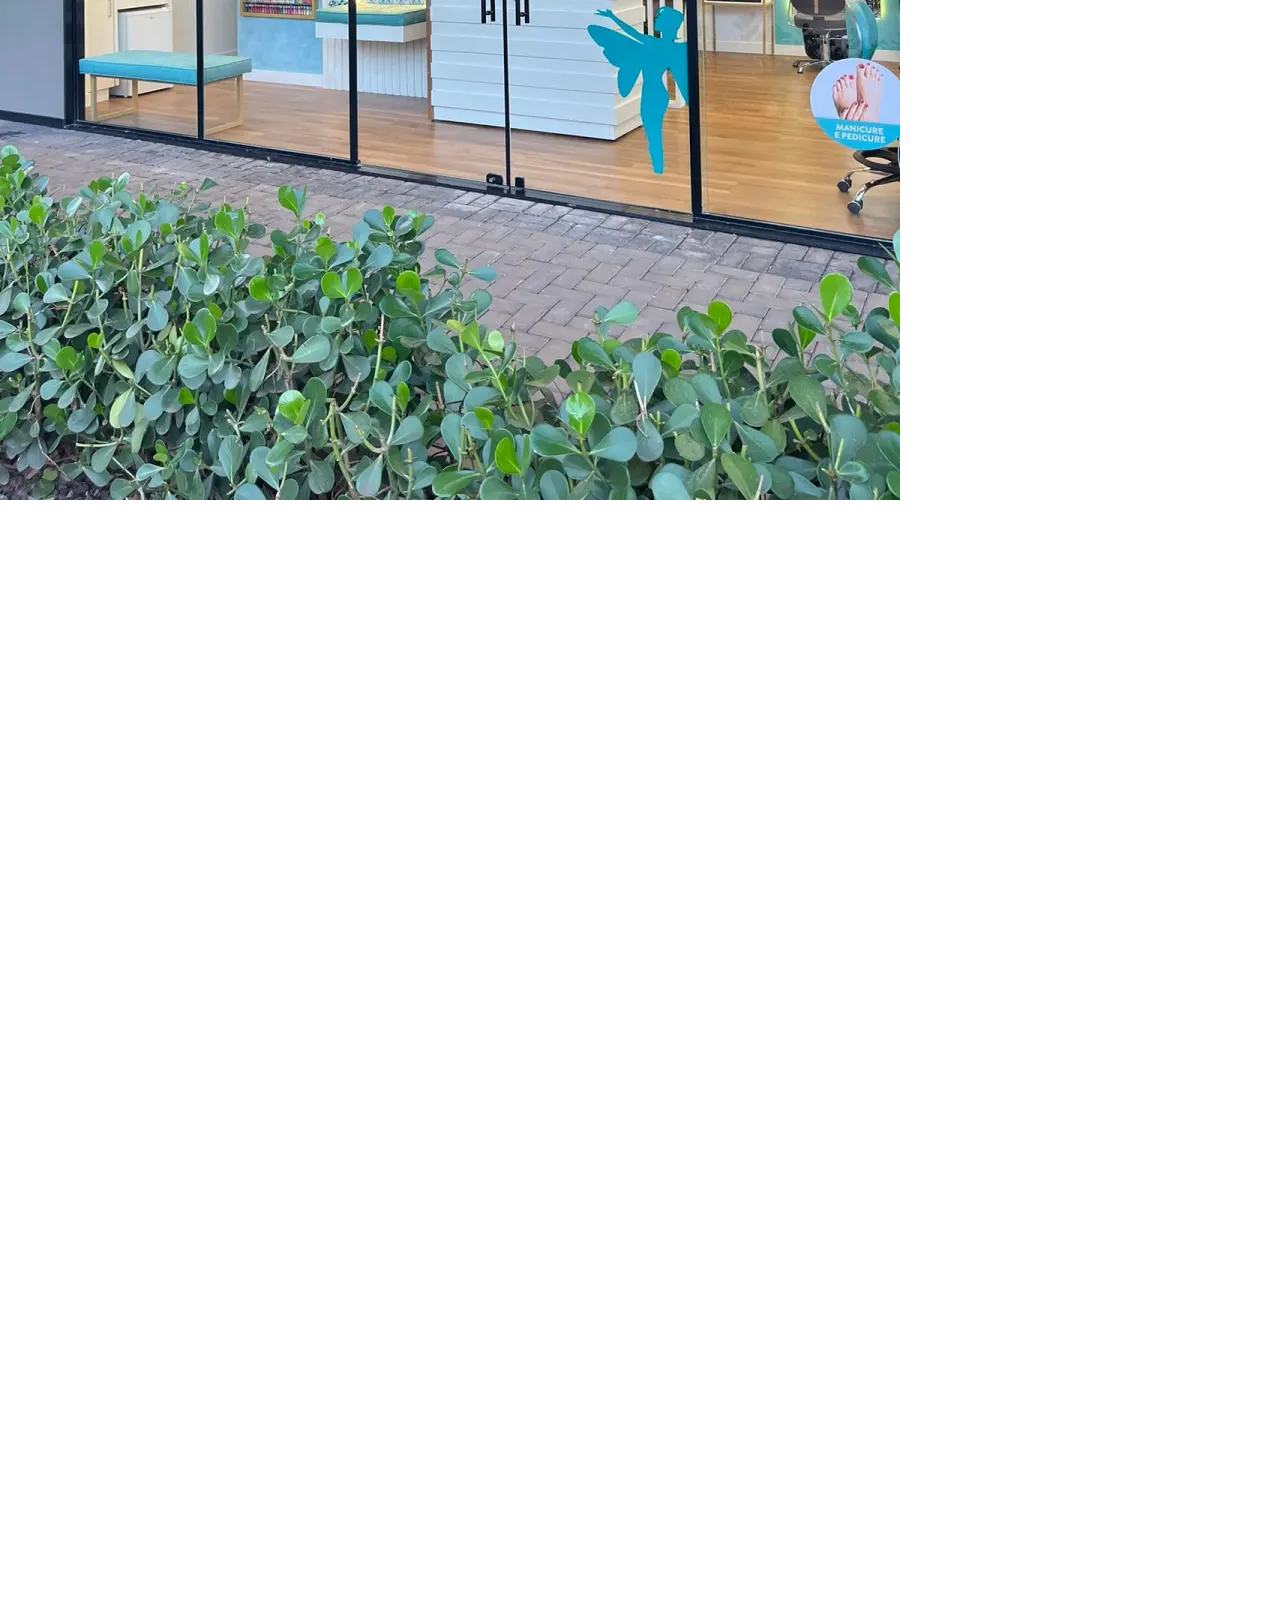
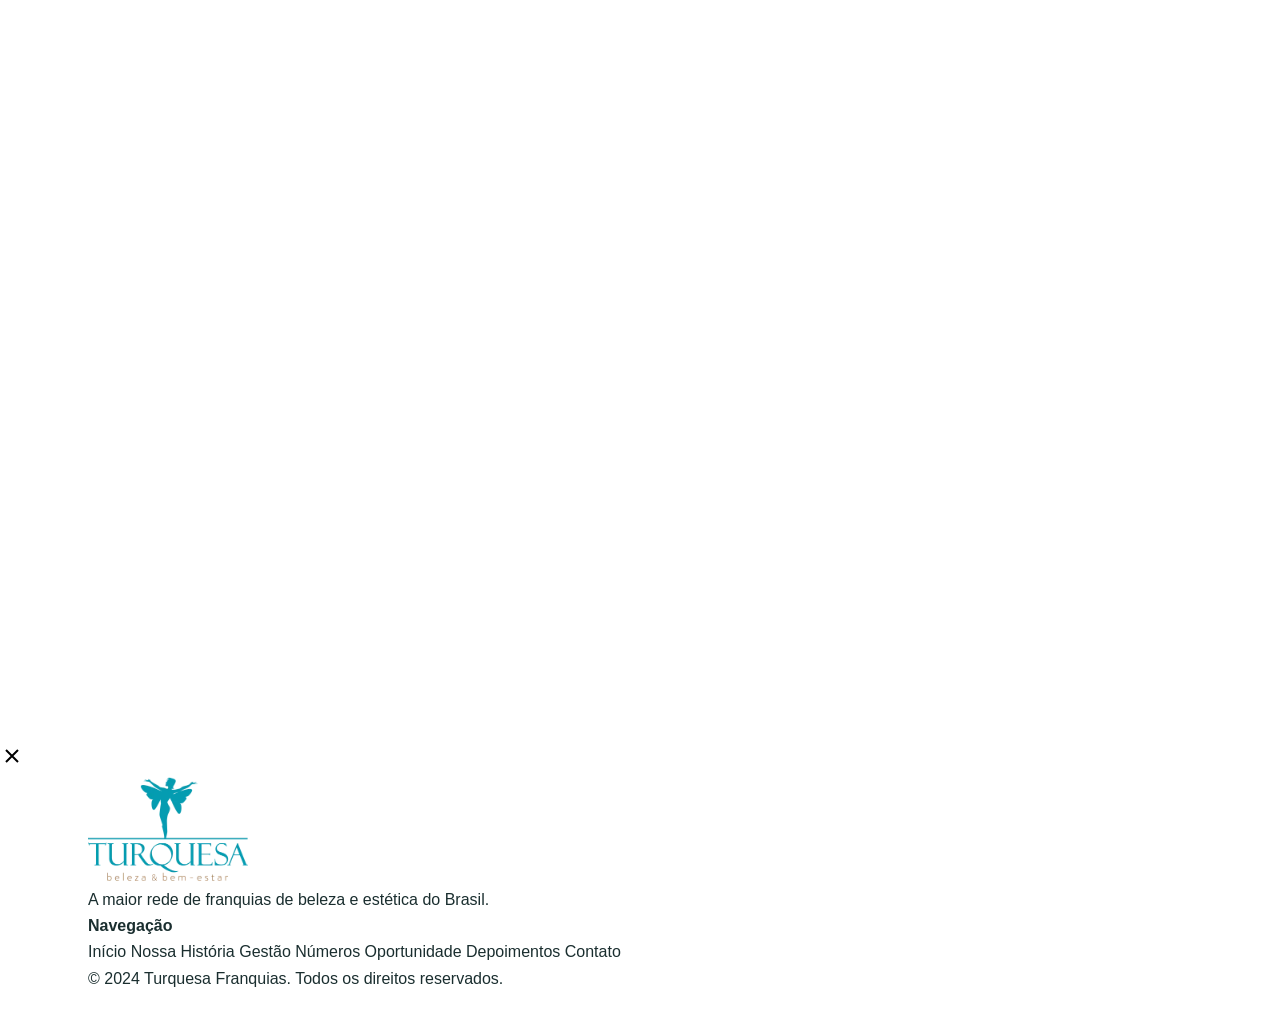
==== commit 9a8ddf5d: "revert: restaura seção Números ao formato original da index" ====
--- a/unidades/sao-bernardo-plaza/index.html
+++ b/unidades/sao-bernardo-plaza/index.html
@@ -332,97 +332,49 @@
 
   <!-- ===== REDE EM EXPANSÃO ===== -->
   <section class="numeros" id="numeros" aria-label="Números da rede">
-    <div class="numeros__bg"></div>
-    <div class="numeros__glow numeros__glow--1"></div>
-    <div class="numeros__glow numeros__glow--2"></div>
-    <div class="numeros__watermark" aria-hidden="true">80+</div>
-    <div class="numeros__particles" aria-hidden="true">
-      <span></span><span></span><span></span><span></span><span></span><span></span><span></span><span></span>
-    </div>
     <div class="container">
       <div class="section-header" data-animate>
-        <span class="label label--gold">Nossa Rede</span>
-        <h2 class="section-title section-title--white">Tradição e escala que<br>inspiram confiança</h2>
-      </div>
-      <div class="numeros__showcase" data-animate>
-        <div class="numeros__block">
-          <span class="numeros__big counter" data-target="80">0</span>
-          <span class="numeros__big-plus">+</span>
-          <div class="numeros__accent-line"></div>
-          <span class="numeros__desc">unidades espalhadas por todo o Brasil</span>
-        </div>
-        <div class="numeros__divider-v" aria-hidden="true">
-          <span></span>
-        </div>
-        <div class="numeros__block">
-          <span class="numeros__big counter" data-target="12">0</span>
-          <span class="numeros__big-plus">+</span>
-          <div class="numeros__accent-line"></div>
-          <span class="numeros__desc">anos construindo historias de sucesso</span>
-        </div>
-      </div>
-      <p class="numeros__tagline" data-animate>Uma das redes de beleza que mais crescem no Brasil.</p>
-      <div class="numeros__icons-row" data-animate aria-hidden="true">
-        <div class="numeros__icon-item">
-          <svg viewBox="0 0 24 24" fill="none" stroke="currentColor" stroke-width="1.2"><path d="M9.75 17L9 20l-1 1h8l-1-1-.75-3M3 13h18M5 17h14a2 2 0 002-2V5a2 2 0 00-2-2H5a2 2 0 00-2 2v10a2 2 0 002 2z"/></svg>
-          <span>Manicure</span>
-        </div>
-        <div class="numeros__icon-item">
-          <svg viewBox="0 0 24 24" fill="none" stroke="currentColor" stroke-width="1.2"><path d="M14.121 14.121L19 19m-7-7l7-7m-7 7l-2.879 2.879M12 12L4.939 4.939m7.061 7.061l2.879-2.879M12 12l2.879 2.879"/></svg>
-          <span>Alongamento</span>
-        </div>
-        <div class="numeros__icon-item">
-          <svg viewBox="0 0 24 24" fill="none" stroke="currentColor" stroke-width="1.2"><path d="M7 21a4 4 0 01-4-4V5a2 2 0 012-2h4a2 2 0 012 2v12a4 4 0 01-4 4zm0 0h12a2 2 0 002-2v-4a2 2 0 00-2-2h-2.343M11 7.343l1.657-1.657a2 2 0 012.828 0l2.829 2.829a2 2 0 010 2.828l-8.486 8.485M7 17h.01"/></svg>
-          <span>Esmaltagem em Gel</span>
-        </div>
-        <div class="numeros__icon-item">
-          <svg viewBox="0 0 24 24" fill="none" stroke="currentColor" stroke-width="1.2"><path d="M4.318 6.318a4.5 4.5 0 000 6.364L12 20.364l7.682-7.682a4.5 4.5 0 00-6.364-6.364L12 7.636l-1.318-1.318a4.5 4.5 0 00-6.364 0z"/></svg>
-          <span>Design de Sobrancelha</span>
-        </div>
-        <div class="numeros__icon-item">
-          <svg viewBox="0 0 24 24" fill="none" stroke="currentColor" stroke-width="1.2"><path d="M12 8c-1.657 0-3 .895-3 2s1.343 2 3 2 3 .895 3 2-1.343 2-3 2m0-8c1.11 0 2.08.402 2.599 1M12 8V7m0 1v8m0 0v1m0-1c-1.11 0-2.08-.402-2.599-1M21 12a9 9 0 11-18 0 9 9 0 0118 0z"/></svg>
-          <span>Fio de Cabelo</span>
-        </div>
-      </div>
-    </div>
-  </section>
-
-  <style>
-    .numeros{position:relative;background:linear-gradient(160deg,#051a1b 0%,#0a2e2f 35%,#0D3F40 65%,#082829 100%);overflow:hidden;padding:var(--section-py) 0}
-    .numeros::before{content:'';position:absolute;top:0;left:0;width:100%;height:1px;background:linear-gradient(to right,transparent,rgba(234,208,184,0.2),transparent);z-index:3}
-    .numeros::after{content:'';position:absolute;bottom:0;left:0;width:100%;height:1px;background:linear-gradient(to right,transparent,rgba(234,208,184,0.2),transparent);z-index:3}
-    .numeros__bg{position:absolute;inset:0;background:radial-gradient(ellipse 80% 60% at 50% 40%,rgba(234,208,184,0.04) 0%,transparent 70%);pointer-events:none}
-    .numeros__glow{position:absolute;border-radius:50%;filter:blur(100px);pointer-events:none}
-    .numeros__glow--1{width:500px;height:500px;top:-10%;left:-10%;background:radial-gradient(circle,rgba(234,208,184,0.07) 0%,transparent 70%)}
-    .numeros__glow--2{width:400px;height:400px;bottom:-10%;right:-5%;background:radial-gradient(circle,rgba(26,94,95,0.25) 0%,transparent 70%)}
-    .numeros__watermark{position:absolute;top:50%;left:50%;transform:translate(-50%,-50%);font-family:var(--font-serif);font-size:clamp(12rem,28vw,26rem);font-weight:900;color:rgba(234,208,184,0.03);line-height:1;pointer-events:none;white-space:nowrap;user-select:none;z-index:0}
-    .numeros__particles{position:absolute;inset:0;pointer-events:none;z-index:1}
-    .numeros__particles span{position:absolute;display:block;width:3px;height:3px;background:var(--gold);border-radius:50%;opacity:0;animation:numerosFloat 6s ease-in-out infinite}
-    .numeros__particles span:nth-child(1){left:10%;top:20%;animation-delay:0s;animation-duration:7s}
-    .numeros__particles span:nth-child(2){left:25%;top:70%;animation-delay:1.2s;animation-duration:5.5s}
-    .numeros__particles span:nth-child(3){left:45%;top:15%;animation-delay:0.5s;animation-duration:8s}
-    .numeros__particles span:nth-child(4){left:60%;top:65%;animation-delay:2s;animation-duration:6.5s}
-    .numeros__particles span:nth-child(5){left:75%;top:30%;animation-delay:0.8s;animation-duration:7.5s}
-    .numeros__particles span:nth-child(6){left:88%;top:55%;animation-delay:1.5s;animation-duration:6s}
-    .numeros__particles span:nth-child(7){left:35%;top:85%;animation-delay:2.5s;animation-duration:5s}
-    .numeros__particles span:nth-child(8){left:92%;top:12%;animation-delay:0.3s;animation-duration:8.5s}
-    @keyframes numerosFloat{0%,100%{opacity:0;transform:translateY(0) scale(0.5)}50%{opacity:0.5;transform:translateY(-20px) scale(1)}}
-    .numeros__showcase{display:flex;align-items:center;justify-content:center;gap:clamp(32px,6vw,80px);padding:clamp(40px,6vw,72px) 0 0;position:relative;z-index:2}
-    .numeros__block{text-align:center;display:flex;flex-direction:column;align-items:center;gap:4px}
-    .numeros__big{font-family:var(--font-serif);font-size:clamp(4rem,10vw,7.5rem);font-weight:800;line-height:1;letter-spacing:-0.03em;color:var(--gold);text-shadow:0 0 60px rgba(234,208,184,0.25)}
-    .numeros__big-plus{font-family:var(--font-serif);font-size:clamp(2.2rem,5vw,3.8rem);font-weight:700;line-height:1;align-self:flex-start;margin-top:clamp(4px,1vw,10px);margin-left:4px;color:var(--gold);text-shadow:0 0 40px rgba(234,208,184,0.2)}
-    .numeros__accent-line{width:48px;height:3px;background:linear-gradient(90deg,var(--gold),var(--gold-dark));border-radius:3px;margin:16px 0 12px;box-shadow:0 0 16px rgba(234,208,184,0.3)}
-    .numeros__desc{font-family:var(--font-sans);font-size:clamp(0.82rem,1.4vw,0.95rem);color:rgba(255,255,255,0.5);text-transform:uppercase;letter-spacing:0.12em;font-weight:500;max-width:200px;line-height:1.5}
-    .numeros__divider-v{display:flex;align-items:center;justify-content:center;width:1px;height:clamp(80px,12vw,140px)}
-    .numeros__divider-v span{display:block;width:1px;height:100%;background:linear-gradient(to bottom,transparent,rgba(234,208,184,0.35),transparent)}
-    .numeros__tagline{text-align:center;font-family:var(--font-serif);font-size:clamp(1.05rem,2.2vw,1.35rem);color:rgba(255,255,255,0.5);font-style:italic;margin-top:clamp(8px,2vw,24px);letter-spacing:0.01em;position:relative;z-index:2}
-    .numeros__icons-row{display:flex;align-items:center;justify-content:center;gap:clamp(20px,4vw,48px);margin-top:clamp(36px,5vw,56px);padding-top:clamp(28px,4vw,40px);border-top:1px solid rgba(234,208,184,0.1);flex-wrap:wrap;position:relative;z-index:2}
-    .numeros__icon-item{display:flex;flex-direction:column;align-items:center;gap:10px;opacity:0.5;transition:all 0.4s ease}
-    .numeros__icon-item:hover{opacity:0.9;transform:translateY(-3px)}
-    .numeros__icon-item svg{width:32px;height:32px;stroke:var(--gold);filter:drop-shadow(0 0 8px rgba(234,208,184,0.2))}
-    .numeros__icon-item span{font-family:var(--font-sans);font-size:0.7rem;color:rgba(255,255,255,0.45);text-transform:uppercase;letter-spacing:0.1em;font-weight:500}
-    @media (max-width:575.98px){.numeros__showcase{flex-direction:column;gap:36px}.numeros__divider-v{width:clamp(80px,30vw,160px);height:1px}.numeros__divider-v span{width:100%;height:1px;background:linear-gradient(to right,transparent,rgba(234,208,184,0.35),transparent)}.numeros__icons-row{gap:16px}.numeros__icon-item svg{width:26px;height:26px}.numeros__watermark{font-size:clamp(8rem,35vw,14rem)}}
-  </style>
+        <span class="label">Nossa Rede</span>
+        <h2 class="section-title">Uma das redes que mais crescem no Brasil</h2>
+        <p class="section-subtitle">Nossos indicadores confirmam: investir na Turquesa é garantia de um negócio sólido.</p>
+      </div>
+      <div class="row g-4 justify-content-center" data-animate>
+        <div class="col-md-4">
+          <div class="numeros__card h-100">
+            <div class="numeros__icon" aria-hidden="true">
+              <svg viewBox="0 0 24 24" fill="none" stroke="currentColor" stroke-width="1.5"><path d="M19 21V5a2 2 0 00-2-2H7a2 2 0 00-2 2v16m14 0h2m-2 0h-5m-9 0H3m2 0h5M9 7h1m-1 4h1m4-4h1m-1 4h1m-5 10v-5a1 1 0 011-1h2a1 1 0 011 1v5m-4 0h4"/></svg>
+            </div>
+            <div class="numeros__figures">
+              <span class="numeros__value counter highlight-gold" data-target="80">0</span><span class="numeros__sup highlight-gold">+</span>
+            </div>
+            <span class="numeros__label">unidades franqueadas</span>
+          </div>
+        </div>
+        <div class="col-md-4">
+          <div class="numeros__card h-100">
+            <div class="numeros__icon" aria-hidden="true">
+              <svg viewBox="0 0 24 24" fill="none" stroke="currentColor" stroke-width="1.5"><path d="M8 7V3m8 4V3m-9 8h10M5 21h14a2 2 0 002-2V7a2 2 0 00-2-2H5a2 2 0 00-2 2v12a2 2 0 002 2z"/></svg>
+            </div>
+            <div class="numeros__figures">
+              <span class="numeros__value counter highlight-gold" data-target="12">0</span><span class="numeros__sup highlight-gold">+</span>
+            </div>
+            <span class="numeros__label">anos de know-how</span>
+          </div>
+        </div>
+        <div class="col-md-4">
+          <div class="numeros__card h-100">
+            <div class="numeros__icon" aria-hidden="true">
+              <svg viewBox="0 0 24 24" fill="none" stroke="currentColor" stroke-width="1.5"><path d="M13 7h8m0 0v8m0-8l-8 8-4-4-6 6"/></svg>
+            </div>
+            <div class="numeros__figures">
+              <span class="numeros__value counter highlight-gold" data-target="25">0</span><span class="numeros__sup highlight-gold">%</span>
+            </div>
+            <span class="numeros__label">lucratividade média</span>
+          </div>
+        </div>
+      </div>
+    </div>
+  </section>
 
 
 
